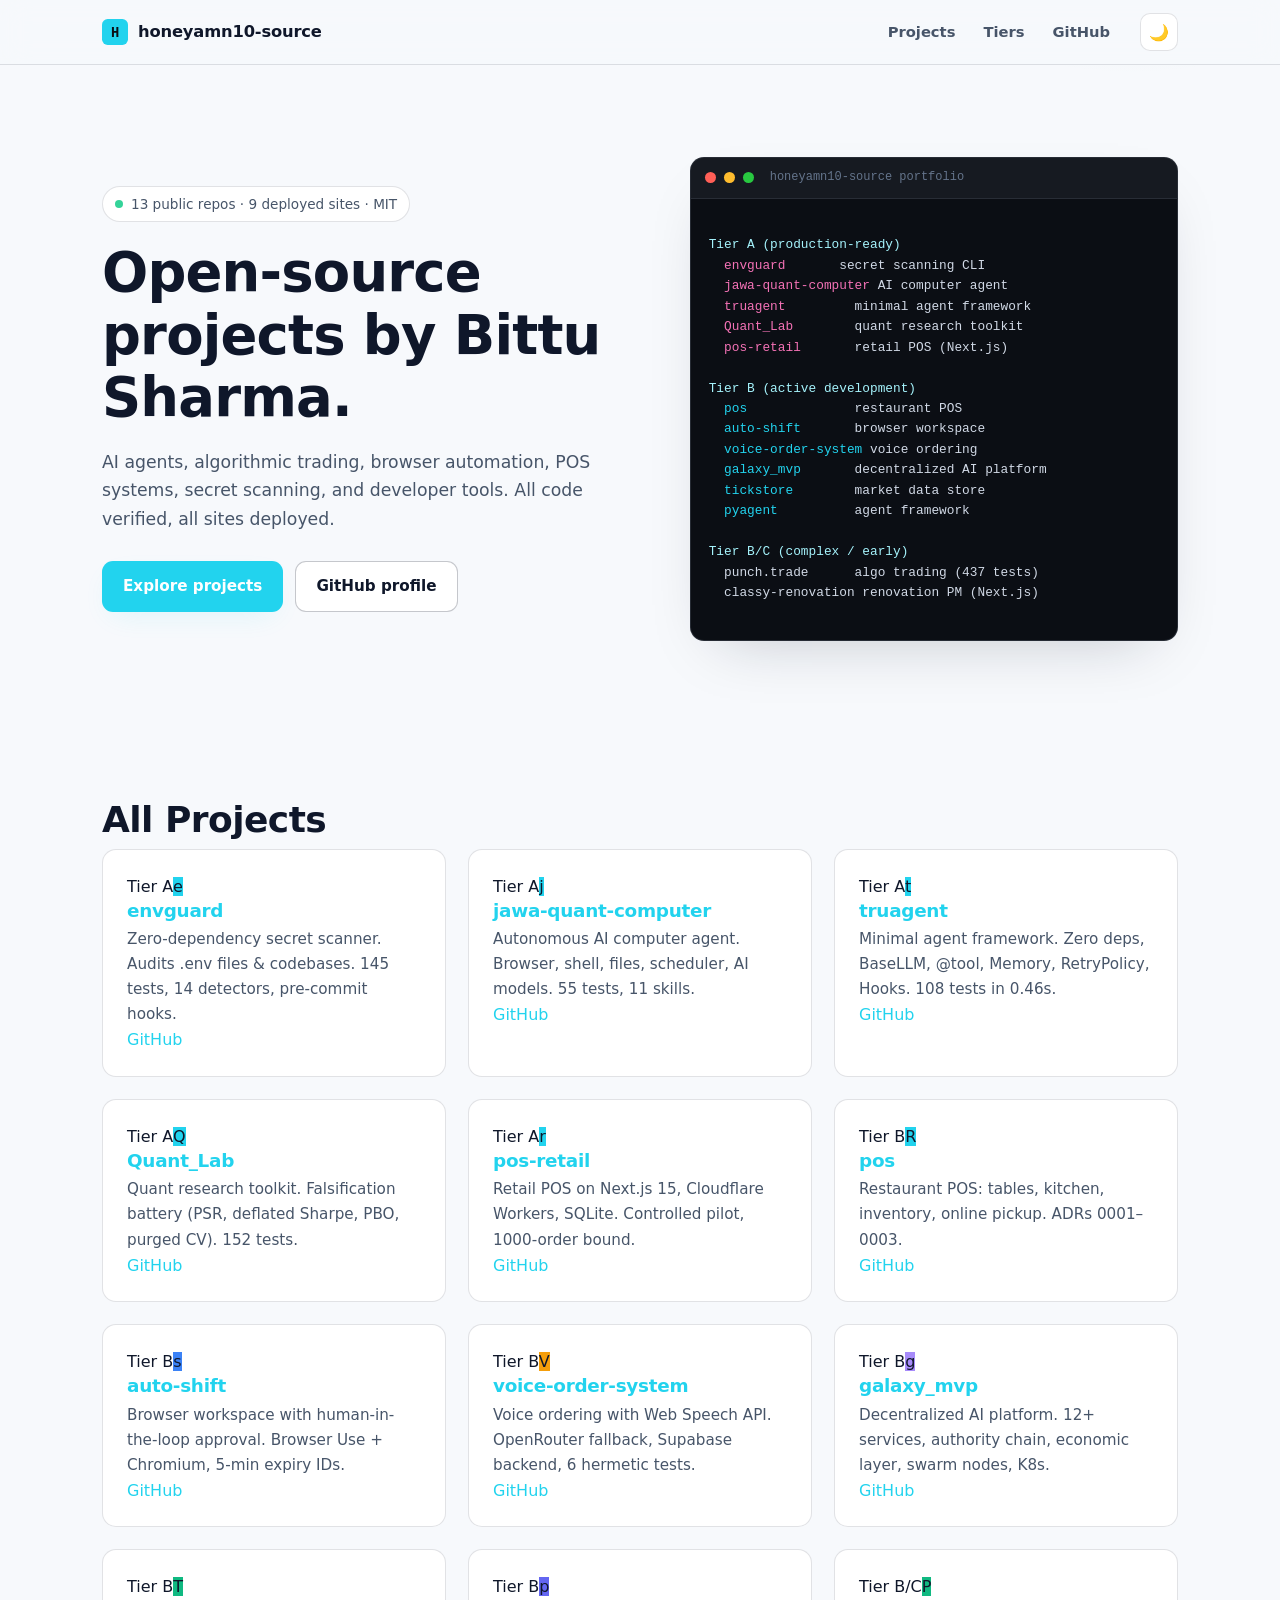
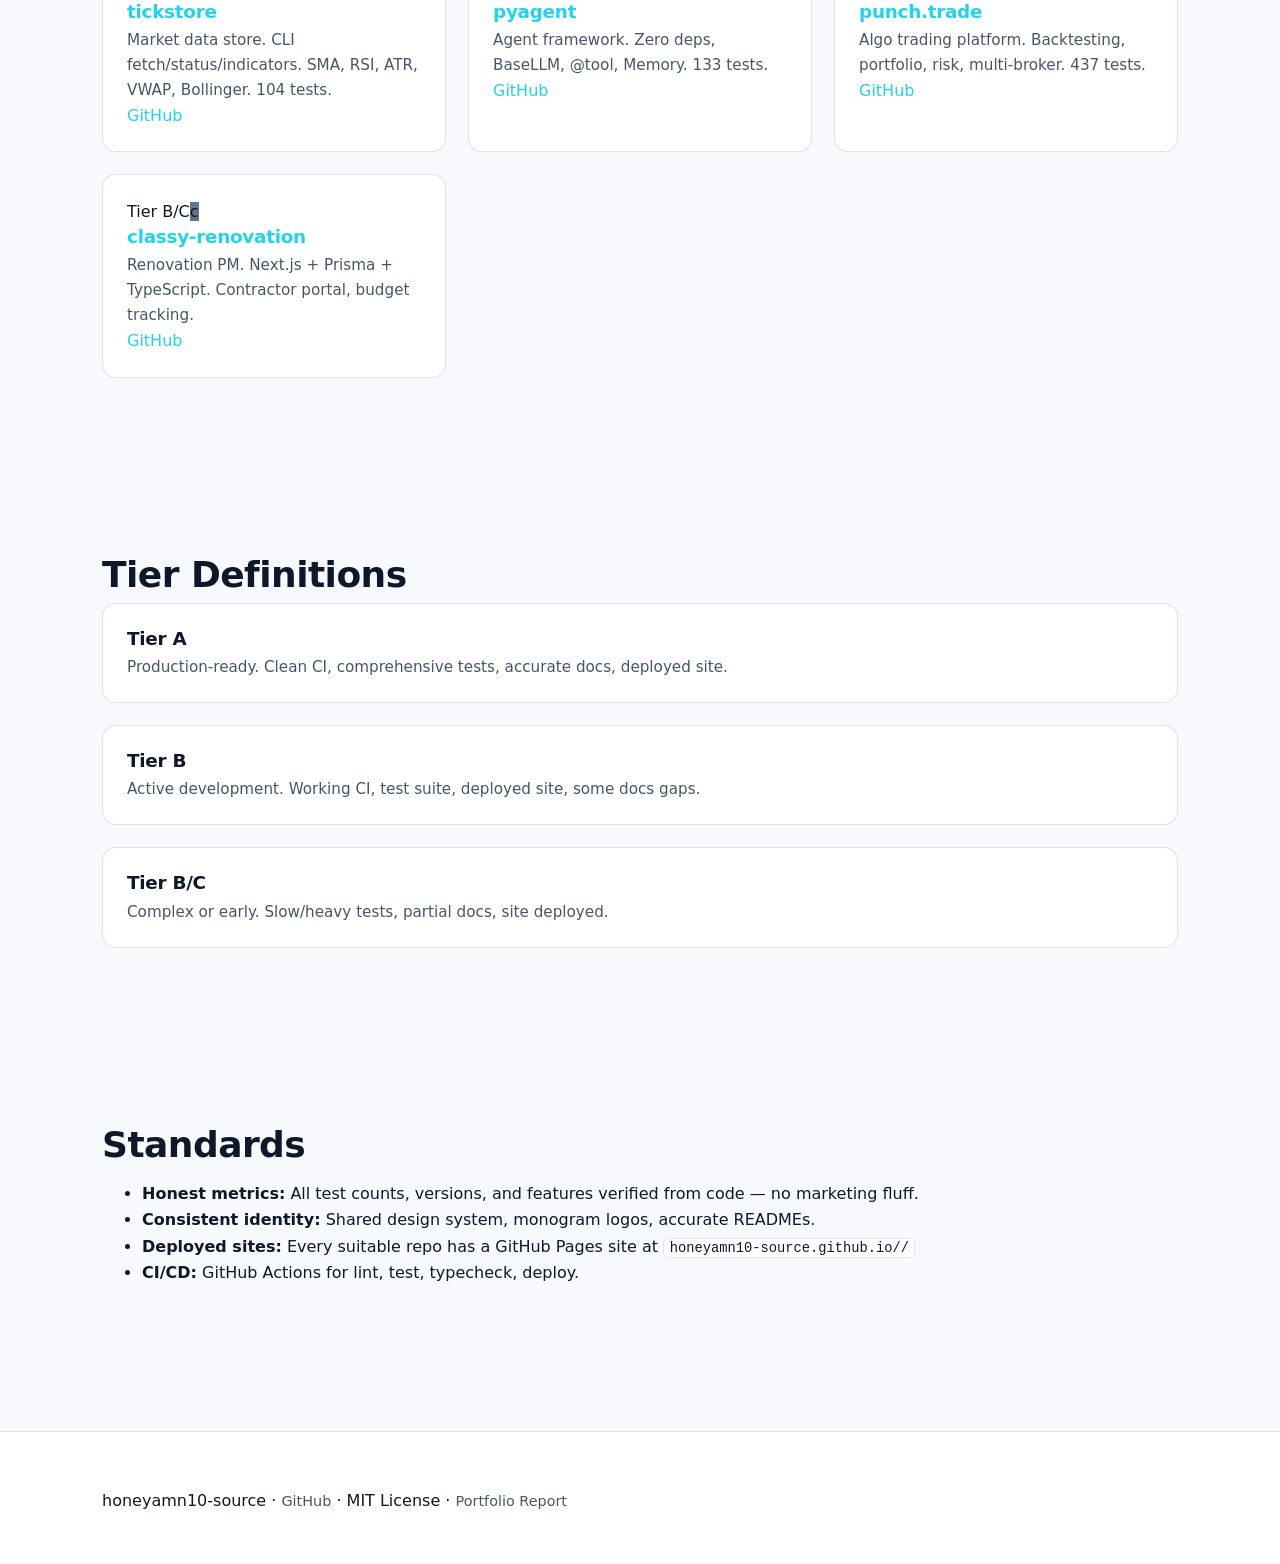
==== website/index.html @ 529b3f41 "feat(site): add hub portfolio website" ====
<!doctype html>
<html lang="en" data-theme="dark">
<head>
  <meta charset="utf-8">
  <meta name="viewport" content="width=device-width, initial-scale=1">
  <title>honeyamn10-source — project portfolio</title>
  <meta name="description" content="Portfolio of open-source projects by Bittu Sharma (honeyamn10-source). Developer tools, AI agents, trading platforms, and more.">
  <meta name="keywords" content="portfolio, open source, python, typescript, AI, trading, developer tools">
  <meta name="author" content="Bittu Sharma">
  <link rel="canonical" href="https://honeyamn10-source.github.io/">
  <meta property="og:type" content="website">
  <meta property="og:site_name" content="honeyamn10-source">
  <meta property="og:title" content="honeyamn10-source — project portfolio">
  <meta property="og:description" content="13 open-source projects: AI agents, trading platforms, developer tools, POS systems, and more.">
  <meta property="og:url" content="https://honeyamn10-source.github.io/">
  <meta property="og:image" content="https://honeyamn10-source.github.io/og.png">
  <meta property="og:image:width" content="1200">
  <meta property="og:image:height" content="630">
  <meta name="twitter:card" content="summary_large_image">
  <meta name="twitter:title" content="honeyamn10-source — project portfolio">
  <meta name="twitter:description" content="13 open-source projects by Bittu Sharma.">
  <meta name="twitter:image" content="https://honeyamn10-source.github.io/og.png">
  <meta name="color-scheme" content="dark light">
  <meta name="theme-color" content="#22d3ee">
  <link rel="icon" type="image/svg+xml" href="favicon.svg">
  <link rel="stylesheet" href="assets/site.css">
  <script type="application/ld+json">
  {
    "@context": "https://schema.org",
    "@type": "Person",
    "name": "Bittu Sharma",
    "url": "https://github.com/honeyamn10-source",
    "sameAs": ["https://github.com/honeyamn10-source"]
  }
  </script>
</head>
<body>
  <a class="skip-link" href="#main">Skip to content</a>
  <header class="nav">
    <div class="wrap nav-inner">
      <a class="brand" href="#top" aria-label="honeyamn10-source home">
        <svg viewBox="0 0 64 64" aria-hidden="true"><rect width="64" height="64" rx="14" fill="#22d3ee"/><text x="32" y="45" font-family="ui-monospace,Consolas,monospace" font-size="34" font-weight="700" fill="#0b0e14" text-anchor="middle">H</text></svg>
        honeyamn10-source
      </a>
      <nav class="nav-links" aria-label="Primary">
        <a href="#projects">Projects</a>
        <a href="#tiers">Tiers</a>
        <a href="https://github.com/honeyamn10-source" target="_blank" rel="noopener">GitHub</a>
      </nav>
      <button class="theme-toggle" type="button" aria-label="Switch theme">☀️</button>
      <button class="nav-burger" type="button" aria-expanded="false" aria-label="Toggle navigation">☰</button>
    </div>
  </header>
  <main id="main">
    <section class="hero" id="top">
      <div class="wrap">
        <div class="hero-grid">
          <div class="hero-inner">
            <span class="status"><span class="dot" aria-hidden="true"></span> 13 public repos · 9 deployed sites · MIT</span>
            <h1>Open-source projects by Bittu Sharma.</h1>
            <p class="lede">AI agents, algorithmic trading, browser automation, POS systems, secret scanning, and developer tools. All code verified, all sites deployed.</p>
            <div class="btn-row">
              <a class="btn btn-primary" href="#projects">Explore projects</a>
              <a class="btn btn-ghost" href="https://github.com/honeyamn10-source" target="_blank" rel="noopener">GitHub profile</a>
            </div>
          </div>
          <div class="term" role="img" aria-label="Project grid preview">
            <div class="term-bar"><i class="t1"></i><i class="t2"></i><i class="t3"></i><span>honeyamn10-source portfolio</span></div>
            <div class="term-body">
<span class="c3">Tier A (production-ready)</span>
  <span class="c2">envguard</span>       secret scanning CLI
  <span class="c2">jawa-quant-computer</span> AI computer agent
  <span class="c2">truagent</span>         minimal agent framework
  <span class="c2">Quant_Lab</span>        quant research toolkit
  <span class="c2">pos-retail</span>       retail POS (Next.js)

<span class="c3">Tier B (active development)</span>
  <span class="c1">pos</span>              restaurant POS
  <span class="c1">auto-shift</span>       browser workspace
  <span class="c1">voice-order-system</span> voice ordering
  <span class="c1">galaxy_mvp</span>       decentralized AI platform
  <span class="c1">tickstore</span>        market data store
  <span class="c1">pyagent</span>          agent framework

<span class="c3">Tier B/C (complex / early)</span>
  <span class="c4">punch.trade</span>      algo trading (437 tests)
  <span class="c4">classy-renovation</span> renovation PM (Next.js)
            </div>
          </div>
        </div>
      </div>
    </section>

    <section id="projects" class="section">
      <div class="wrap">
        <h2>All Projects</h2>
        <div class="grid cards" style="grid-template-columns: repeat(auto-fill, minmax(320px, 1fr));">
          <article class="card tier-a">
            <div class="card-header"><span class="badge badge-a">Tier A</span><span class="monogram" style="background:#22d3ee">e</span></div>
            <h3><a href="https://honeyamn10-source.github.io/envguard/">envguard</a></h3>
            <p>Zero-dependency secret scanner. Audits .env files & codebases. 145 tests, 14 detectors, pre-commit hooks.</p>
            <div class="card-links"><a href="https://github.com/honeyamn10-source/envguard" target="_blank" rel="noopener">GitHub</a></div>
          </article>
          <article class="card tier-a">
            <div class="card-header"><span class="badge badge-a">Tier A</span><span class="monogram" style="background:#22d3ee">j</span></div>
            <h3><a href="https://honeyamn10-source.github.io/jawa-quant-computer/">jawa-quant-computer</a></h3>
            <p>Autonomous AI computer agent. Browser, shell, files, scheduler, AI models. 55 tests, 11 skills.</p>
            <div class="card-links"><a href="https://github.com/honeyamn10-source/jawa-quant-computer" target="_blank" rel="noopener">GitHub</a></div>
          </article>
          <article class="card tier-a">
            <div class="card-header"><span class="badge badge-a">Tier A</span><span class="monogram" style="background:#22d3ee">t</span></div>
            <h3><a href="https://honeyamn10-source.github.io/truagent/">truagent</a></h3>
            <p>Minimal agent framework. Zero deps, BaseLLM, @tool, Memory, RetryPolicy, Hooks. 108 tests in 0.46s.</p>
            <div class="card-links"><a href="https://github.com/honeyamn10-source/truagent" target="_blank" rel="noopener">GitHub</a></div>
          </article>
          <article class="card tier-a">
            <div class="card-header"><span class="badge badge-a">Tier A</span><span class="monogram" style="background:#22d3ee">Q</span></div>
            <h3><a href="https://honeyamn10-source.github.io/Quant_Lab/">Quant_Lab</a></h3>
            <p>Quant research toolkit. Falsification battery (PSR, deflated Sharpe, PBO, purged CV). 152 tests.</p>
            <div class="card-links"><a href="https://github.com/honeyamn10-source/Quant_Lab" target="_blank" rel="noopener">GitHub</a></div>
          </article>
          <article class="card tier-a">
            <div class="card-header"><span class="badge badge-a">Tier A</span><span class="monogram" style="background:#22d3ee">r</span></div>
            <h3><a href="https://honeyamn10-source.github.io/pos-retail/">pos-retail</a></h3>
            <p>Retail POS on Next.js 15, Cloudflare Workers, SQLite. Controlled pilot, 1000-order bound.</p>
            <div class="card-links"><a href="https://github.com/honeyamn10-source/pos-retail" target="_blank" rel="noopener">GitHub</a></div>
          </article>
          <article class="card tier-b">
            <div class="card-header"><span class="badge badge-b">Tier B</span><span class="monogram" style="background:#22d3ee">R</span></div>
            <h3><a href="https://honeyamn10-source.github.io/pos/">pos</a></h3>
            <p>Restaurant POS: tables, kitchen, inventory, online pickup. ADRs 0001–0003.</p>
            <div class="card-links"><a href="https://github.com/honeyamn10-source/pos" target="_blank" rel="noopener">GitHub</a></div>
          </article>
          <article class="card tier-b">
            <div class="card-header"><span class="badge badge-b">Tier B</span><span class="monogram" style="background:#3b82f6">s</span></div>
            <h3><a href="https://honeyamn10-source.github.io/auto-shift/">auto-shift</a></h3>
            <p>Browser workspace with human-in-the-loop approval. Browser Use + Chromium, 5-min expiry IDs.</p>
            <div class="card-links"><a href="https://github.com/honeyamn10-source/auto-shift" target="_blank" rel="noopener">GitHub</a></div>
          </article>
          <article class="card tier-b">
            <div class="card-header"><span class="badge badge-b">Tier B</span><span class="monogram" style="background:#f59e0b">V</span></div>
            <h3><a href="https://honeyamn10-source.github.io/voice-order-system/">voice-order-system</a></h3>
            <p>Voice ordering with Web Speech API. OpenRouter fallback, Supabase backend, 6 hermetic tests.</p>
            <div class="card-links"><a href="https://github.com/honeyamn10-source/voice-order-system" target="_blank" rel="noopener">GitHub</a></div>
          </article>
          <article class="card tier-b">
            <div class="card-header"><span class="badge badge-b">Tier B</span><span class="monogram" style="background:#a78bfa">g</span></div>
            <h3><a href="https://honeyamn10-source.github.io/galaxy_mvp/">galaxy_mvp</a></h3>
            <p>Decentralized AI platform. 12+ services, authority chain, economic layer, swarm nodes, K8s.</p>
            <div class="card-links"><a href="https://github.com/honeyamn10-source/galaxy_mvp" target="_blank" rel="noopener">GitHub</a></div>
          </article>
          <article class="card tier-b">
            <div class="card-header"><span class="badge badge-b">Tier B</span><span class="monogram" style="background:#10b981">T</span></div>
            <h3><a href="https://honeyamn10-source.github.io/tickstore/">tickstore</a></h3>
            <p>Market data store. CLI fetch/status/indicators. SMA, RSI, ATR, VWAP, Bollinger. 104 tests.</p>
            <div class="card-links"><a href="https://github.com/honeyamn10-source/tickstore" target="_blank" rel="noopener">GitHub</a></div>
          </article>
          <article class="card tier-b">
            <div class="card-header"><span class="badge badge-b">Tier B</span><span class="monogram" style="background:#6366f1">p</span></div>
            <h3><a href="https://honeyamn10-source.github.io/pyagent/">pyagent</a></h3>
            <p>Agent framework. Zero deps, BaseLLM, @tool, Memory. 133 tests.</p>
            <div class="card-links"><a href="https://github.com/honeyamn10-source/pyagent" target="_blank" rel="noopener">GitHub</a></div>
          </article>
          <article class="card tier-bc">
            <div class="card-header"><span class="badge badge-bc">Tier B/C</span><span class="monogram" style="background:#10b981">P</span></div>
            <h3><a href="https://honeyamn10-source.github.io/punch.trade/">punch.trade</a></h3>
            <p>Algo trading platform. Backtesting, portfolio, risk, multi-broker. 437 tests.</p>
            <div class="card-links"><a href="https://github.com/honeyamn10-source/punch.trade" target="_blank" rel="noopener">GitHub</a></div>
          </article>
          <article class="card tier-bc">
            <div class="card-header"><span class="badge badge-bc">Tier B/C</span><span class="monogram" style="background:#64748b">c</span></div>
            <h3><a href="https://honeyamn10-source.github.io/classy-renovation/">classy-renovation</a></h3>
            <p>Renovation PM. Next.js + Prisma + TypeScript. Contractor portal, budget tracking.</p>
            <div class="card-links"><a href="https://github.com/honeyamn10-source/classy-renovation" target="_blank" rel="noopener">GitHub</a></div>
          </article>
        </div>
      </div>
    </section>

    <section id="tiers" class="section alt">
      <div class="wrap">
        <h2>Tier Definitions</h2>
        <div class="grid cards">
          <article class="card tier-a"><h3>Tier A</h3><p>Production-ready. Clean CI, comprehensive tests, accurate docs, deployed site.</p></article>
          <article class="card tier-b"><h3>Tier B</h3><p>Active development. Working CI, test suite, deployed site, some docs gaps.</p></article>
          <article class="card tier-bc"><h3>Tier B/C</h3><p>Complex or early. Slow/heavy tests, partial docs, site deployed.</p></article>
        </div>
      </div>
    </section>

    <section class="section">
      <div class="wrap">
        <h2>Standards</h2>
        <ul class="doc-links">
          <li><strong>Honest metrics:</strong> All test counts, versions, and features verified from code — no marketing fluff.</li>
          <li><strong>Consistent identity:</strong> Shared design system, monogram logos, accurate READMEs.</li>
          <li><strong>Deployed sites:</strong> Every suitable repo has a GitHub Pages site at <code>honeyamn10-source.github.io/<repo>/</code></li>
          <li><strong>CI/CD:</strong> GitHub Actions for lint, test, typecheck, deploy.</li>
        </ul>
      </div>
    </section>
  </main>
  <footer class="footer">
    <div class="wrap">
      <p>honeyamn10-source · <a href="https://github.com/honeyamn10-source">GitHub</a> · MIT License · <a href="https://github.com/honeyamn10-source/honeyamn10-source/blob/main/WEBSITE_PORTFOLIO_REPORT.md">Portfolio Report</a></p>
    </div>
  </footer>
  <script src="assets/site.js"></script>
</body>
</html>
---- website/assets/site.css ----
/* ============================================================
   portfolio design-system — shared across project sites
   Each site overrides the --accent* and --brand tokens.
   ============================================================ */

:root {
  --bg: #07090d;
  --bg-soft: #0b0f16;
  --bg-raised: #101722;
  --border: rgba(148, 163, 184, 0.14);
  --border-strong: rgba(148, 163, 184, 0.28);
  --text: #e6edf5;
  --text-dim: #94a3b8;
  --text-faint: #64748b;

  --accent: #22d3ee;
  --accent-2: #34d399;
  --accent-ink: #03151d;
  --accent-glow: rgba(34, 211, 238, 0.22);

  --mono: "SFMono-Regular", ui-monospace, "JetBrains Mono", Consolas, "Liberation Mono", monospace;
  --sans: "Inter", ui-sans-serif, system-ui, -apple-system, "Segoe UI", Roboto, Helvetica, Arial, sans-serif;

  --radius: 14px;
  --radius-sm: 9px;
  --maxw: 1120px;
  --nav-h: 64px;
  --shadow-lg: 0 24px 60px -24px rgba(0, 0, 0, 0.7);
  --ease: cubic-bezier(0.22, 1, 0.36, 1);
}

:root[data-theme="light"] {
  --bg: #f7f9fc;
  --bg-soft: #ffffff;
  --bg-raised: #ffffff;
  --border: rgba(15, 23, 42, 0.12);
  --border-strong: rgba(15, 23, 42, 0.24);
  --text: #0f172a;
  --text-dim: #475569;
  --text-faint: #94a3b8;
  --accent-ink: #ffffff;
  --accent-glow: rgba(34, 211, 238, 0.16);
  --shadow-lg: 0 24px 60px -30px rgba(15, 23, 42, 0.25);
}

/* ---------- reset ---------- */
*, *::before, *::after { box-sizing: border-box; }
html { scroll-behavior: smooth; -webkit-text-size-adjust: 100%; }
body {
  margin: 0;
  background: var(--bg);
  color: var(--text);
  font-family: var(--sans);
  font-size: 16px;
  line-height: 1.65;
  -webkit-font-smoothing: antialiased;
  text-rendering: optimizeLegibility;
}
img, svg { display: block; max-width: 100%; }
a { color: var(--accent); text-decoration: none; }
a:hover { text-decoration: underline; }
h1, h2, h3, h4 { line-height: 1.15; margin: 0 0 0.5rem; letter-spacing: -0.015em; }
h1 { font-size: clamp(2.1rem, 5vw, 3.4rem); font-weight: 800; }
h2 { font-size: clamp(1.6rem, 3.4vw, 2.25rem); font-weight: 750; }
h3 { font-size: 1.15rem; font-weight: 650; }
p { margin: 0 0 1rem; }
code, pre, kbd { font-family: var(--mono); }
code {
  font-size: 0.86em;
  background: var(--bg-raised);
  border: 1px solid var(--border);
  border-radius: 5px;
  padding: 0.12em 0.4em;
}
pre {
  background: var(--bg-raised);
  border: 1px solid var(--border);
  border-radius: var(--radius);
  padding: 18px 20px;
  overflow-x: auto;
  line-height: 1.55;
  font-size: 0.85rem;
}
pre code { background: none; border: 0; padding: 0; font-size: inherit; }
::selection { background: var(--accent); color: var(--accent-ink); }

/* ---------- focus + a11y ---------- */
:focus-visible {
  outline: 2px solid var(--accent);
  outline-offset: 3px;
  border-radius: 4px;
}
.skip-link {
  position: absolute;
  left: 12px;
  top: -60px;
  z-index: 1000;
  background: var(--accent);
  color: var(--accent-ink);
  padding: 8px 14px;
  border-radius: 8px;
  transition: top 0.2s var(--ease);
}
.skip-link:focus { top: 12px; }

@media (prefers-reduced-motion: reduce) {
  *, *::before, *::after {
    animation-duration: 0.001s !important;
    animation-iteration-count: 1 !important;
    transition-duration: 0.001s !important;
    scroll-behavior: auto !important;
  }
  html { scroll-behavior: auto; }
}

/* ---------- layout ---------- */
.wrap { max-width: var(--maxw); margin: 0 auto; padding: 0 22px; }
.section { padding: 88px 0; }
.section-soft { background: var(--bg-soft); }
.eyebrow {
  text-transform: uppercase;
  letter-spacing: 0.14em;
  font-size: 0.72rem;
  font-weight: 700;
  color: var(--accent);
  margin-bottom: 14px;
}
.lede { color: var(--text-dim); font-size: 1.08rem; max-width: 62ch; }
.grid { display: grid; gap: 22px; }
.grid-2 { grid-template-columns: repeat(2, 1fr); }
.grid-3 { grid-template-columns: repeat(3, 1fr); }
.grid-4 { grid-template-columns: repeat(4, 1fr); }

/* ---------- nav ---------- */
.nav {
  position: sticky;
  top: 0;
  z-index: 100;
  backdrop-filter: blur(14px);
  background: color-mix(in srgb, var(--bg) 78%, transparent);
  border-bottom: 1px solid var(--border);
}
.nav-inner { display: flex; align-items: center; gap: 18px; height: var(--nav-h); }
.brand { display: flex; align-items: center; gap: 10px; font-weight: 750; color: var(--text); font-size: 1.02rem; letter-spacing: -0.01em; }
.brand svg { width: 26px; height: 26px; }
.brand:hover { text-decoration: none; }
.nav-links { display: flex; align-items: center; gap: 4px; margin-left: auto; }
.nav-links a {
  color: var(--text-dim);
  font-size: 0.92rem;
  padding: 7px 12px;
  border-radius: 8px;
  font-weight: 550;
}
.nav-links a:hover { color: var(--text); background: var(--bg-raised); text-decoration: none; }
.nav-cta { margin-left: 6px; }
.theme-toggle, .nav-burger {
  background: var(--bg-raised);
  border: 1px solid var(--border);
  color: var(--text);
  width: 38px;
  height: 38px;
  border-radius: 10px;
  cursor: pointer;
  display: inline-flex;
  align-items: center;
  justify-content: center;
  font-size: 16px;
}
.theme-toggle:hover, .nav-burger:hover { border-color: var(--border-strong); }
.nav-burger { display: none; margin-left: 4px; }
@media (max-width: 860px) {
  .nav-links {
    display: none;
    position: absolute;
    top: var(--nav-h);
    left: 0;
    right: 0;
    flex-direction: column;
    align-items: stretch;
    gap: 2px;
    background: var(--bg);
    border-bottom: 1px solid var(--border);
    padding: 10px 16px 16px;
  }
  .nav-links.open { display: flex; }
  .nav-links a { padding: 12px; }
  .nav-burger { display: inline-flex; }
  .nav-cta { display: none; }
}

/* ---------- buttons ---------- */
.btn {
  display: inline-flex;
  align-items: center;
  gap: 8px;
  font-weight: 650;
  font-size: 0.95rem;
  padding: 12px 20px;
  border-radius: 11px;
  border: 1px solid transparent;
  cursor: pointer;
  transition: transform 0.15s var(--ease), border-color 0.15s, background 0.15s, box-shadow 0.15s;
  text-decoration: none !important;
}
.btn-primary { background: var(--accent); color: var(--accent-ink); box-shadow: 0 10px 30px -12px var(--accent-glow); }
.btn-primary:hover { transform: translateY(-1px); box-shadow: 0 14px 34px -12px var(--accent-glow); }
.btn-ghost { border-color: var(--border-strong); color: var(--text); background: var(--bg-soft); }
.btn-ghost:hover { border-color: var(--accent); color: var(--accent); }
.btn-row { display: flex; flex-wrap: wrap; gap: 12px; margin-top: 28px; }

/* ---------- hero ---------- */
.hero { padding: 92px 0 70px; position: relative; overflow: hidden; }
.hero::before {
  content: "";
  position: absolute;
  inset: -40% -10% auto;
  height: 90%;
  background:
    radial-gradient(520px 340px at 18% 0%, var(--accent-glow), transparent 70%),
    radial-gradient(420px 300px at 82% 10%, rgba(52, 211, 153, 0.12), transparent 70%);
  pointer-events: none;
}
.hero-inner { position: relative; }
.hero h1 { max-width: 18ch; }
.hero p.lede { margin-top: 18px; }
.hero .status {
  display: inline-flex;
  align-items: center;
  gap: 8px;
  color: var(--text-dim);
  font-size: 0.85rem;
  border: 1px solid var(--border);
  background: var(--bg-raised);
  padding: 6px 12px;
  border-radius: 999px;
  margin-bottom: 20px;
}
.hero .status .dot { width: 8px; height: 8px; border-radius: 50%; background: var(--accent-2); }
.hero-grid { display: grid; grid-template-columns: 1.05fr 0.95fr; gap: 48px; align-items: center; }
@media (max-width: 900px) { .hero-grid { grid-template-columns: 1fr; gap: 36px; } .hero { padding: 64px 0 48px; } }

.term {
  background: #0b0e14;
  border: 1px solid rgba(148, 163, 184, 0.2);
  border-radius: var(--radius);
  box-shadow: var(--shadow-lg);
  overflow: hidden;
  font-family: var(--mono);
  font-size: 0.8rem;
}
.term-bar { display: flex; align-items: center; gap: 8px; padding: 10px 14px; background: rgba(148,163,184,0.08); border-bottom: 1px solid rgba(148,163,184,0.14); }
.term-bar i { width: 11px; height: 11px; border-radius: 50%; display: inline-block; }
.term-bar .t1 { background: #ff5f57; } .term-bar .t2 { background: #febc2e; } .term-bar .t3 { background: #28c840; }
.term-bar span { margin-left: 8px; color: #64748b; font-size: 0.75rem; }
.term-body { padding: 16px 18px; overflow-x: auto; color: #d1d9e6; line-height: 1.6; white-space: pre; }
.term-body .c1 { color: #22d3ee; }
.term-body .c2 { color: #f472b6; }
.term-body .c3 { color: #a5f3fc; }
.term-body .ok { color: #34d399; }
.term-body .warn { color: #fbbf24; }
.term-body .err { color: #f87171; }
.term-body .dim { color: #64748b; }

/* ---------- cards ---------- */
.card {
  background: var(--bg-raised);
  border: 1px solid var(--border);
  border-radius: var(--radius);
  padding: 24px 24px 22px;
  transition: border-color 0.2s, transform 0.2s var(--ease);
}
.card:hover { border-color: var(--border-strong); transform: translateY(-2px); }
.card .ico {
  width: 42px; height: 42px; border-radius: 11px;
  display: inline-flex; align-items: center; justify-content: center;
  background: var(--accent-glow); color: var(--accent);
  font-size: 20px; margin-bottom: 14px;
}
.card h3 { margin-bottom: 6px; }
.card p { color: var(--text-dim); font-size: 0.95rem; margin: 0; }
.card .tag-row { margin-top: 14px; display: flex; flex-wrap: wrap; gap: 6px; }
.tag { font-family: var(--mono); font-size: 0.72rem; color: var(--text-dim); border: 1px solid var(--border); background: var(--bg); padding: 3px 8px; border-radius: 999px; }

/* ---------- steps / how it works ---------- */
.steps { counter-reset: step; display: grid; gap: 0; }
.step { display: grid; grid-template-columns: 56px 1fr; gap: 18px; padding: 18px 0; border-top: 1px solid var(--border); }
.step:first-child { border-top: 0; }
.step .n { counter-increment: step; font-family: var(--mono); color: var(--accent); font-weight: 700; }
.step .n::before { content: counter(step, decimal-leading-zero); }
.step h3 { margin-bottom: 4px; }
.step p { color: var(--text-dim); margin: 0; font-size: 0.95rem; }

/* ---------- code compare / pipe ---------- */
.pipe { font-family: var(--mono); font-size: 0.85rem; display: flex; flex-wrap: wrap; align-items: center; gap: 8px; }
.pipe .node { background: var(--bg-raised); border: 1px solid var(--border); border-radius: var(--radius-sm); padding: 8px 14px; color: var(--text); }
.pipe .node b { color: var(--accent); }
.pipe .arr { color: var(--text-faint); }

/* ---------- feature table ---------- */
.ftable { width: 100%; border-collapse: collapse; font-size: 0.93rem; }
.ftable th { text-align: left; color: var(--text-faint); font-size: 0.76rem; text-transform: uppercase; letter-spacing: 0.08em; padding: 10px 12px; border-bottom: 1px solid var(--border-strong); }
.ftable td { padding: 12px; border-bottom: 1px solid var(--border); vertical-align: top; }
.ftable tr:last-child td { border-bottom: 0; }
.ftable code { white-space: nowrap; }
@media (max-width: 640px) { .ftable { font-size: 0.85rem; } .grid-4, .grid-3 { grid-template-columns: 1fr; } .grid-2 { grid-template-columns: 1fr; } }

/* ---------- quote / banners ---------- */
.note { border-left: 3px solid var(--accent); background: var(--bg-raised); padding: 14px 18px; border-radius: 0 var(--radius-sm) var(--radius-sm) 0; color: var(--text-dim); font-size: 0.93rem; }

/* ---------- footer ---------- */
.footer {
  border-top: 1px solid var(--border);
  background: var(--bg-soft);
  padding: 56px 0 34px;
  margin-top: 40px;
}
.footer-grid { display: grid; grid-template-columns: 2fr 1fr 1fr 1fr; gap: 30px; }
.footer h4 { font-size: 0.85rem; margin-bottom: 12px; }
.footer ul { list-style: none; margin: 0; padding: 0; }
.footer li { margin-bottom: 8px; }
.footer a { color: var(--text-dim); font-size: 0.9rem; }
.footer a:hover { color: var(--accent); }
.footer .bio { color: var(--text-dim); font-size: 0.92rem; }
.footer-base { margin-top: 40px; padding-top: 22px; border-top: 1px solid var(--border); display: flex; flex-wrap: wrap; gap: 12px; justify-content: space-between; color: var(--text-faint); font-size: 0.85rem; }
@media (max-width: 760px) { .footer-grid { grid-template-columns: 1fr 1fr; } }

/* ---------- reveal on scroll ---------- */
[data-reveal] { opacity: 0; transform: translateY(14px); transition: opacity 0.6s var(--ease), transform 0.6s var(--ease); }
[data-reveal].revealed { opacity: 1; transform: none; }
@media (prefers-reduced-motion: reduce) { [data-reveal] { opacity: 1; transform: none; } }

/* ---------- section id offset for sticky nav ---------- */
[id] { scroll-margin-top: calc(var(--nav-h) + 16px); }

/* ---------- misc ---------- */
.metrics { display: grid; grid-template-columns: repeat(auto-fit, minmax(150px, 1fr)); gap: 16px; }
.metric { border: 1px solid var(--border); background: var(--bg-raised); border-radius: var(--radius); padding: 18px; }
.metric b { font-size: 1.5rem; letter-spacing: -0.02em; display: block; color: var(--accent); }
.metric span { color: var(--text-dim); font-size: 0.84rem; }
.center { text-align: center; }
.center .lede { margin-inline: auto; }
.stack > * + * { margin-top: 18px; }
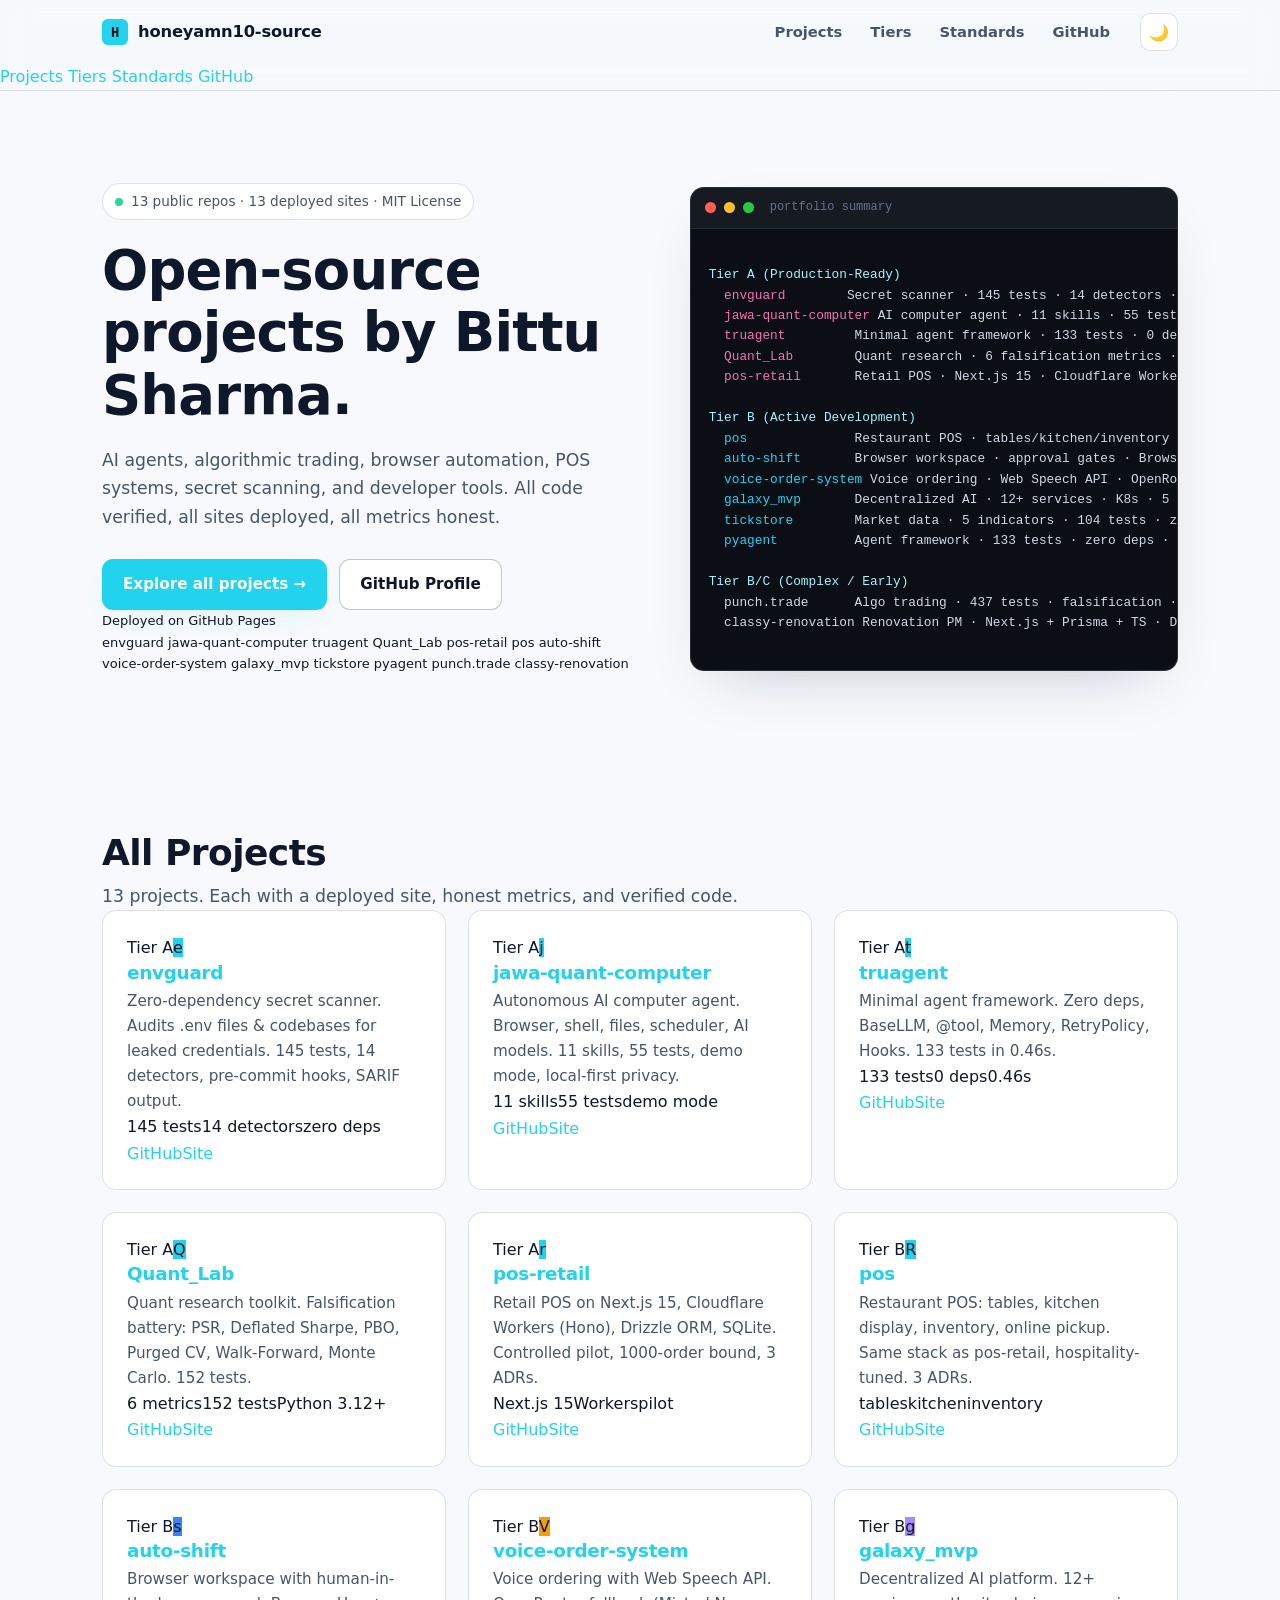
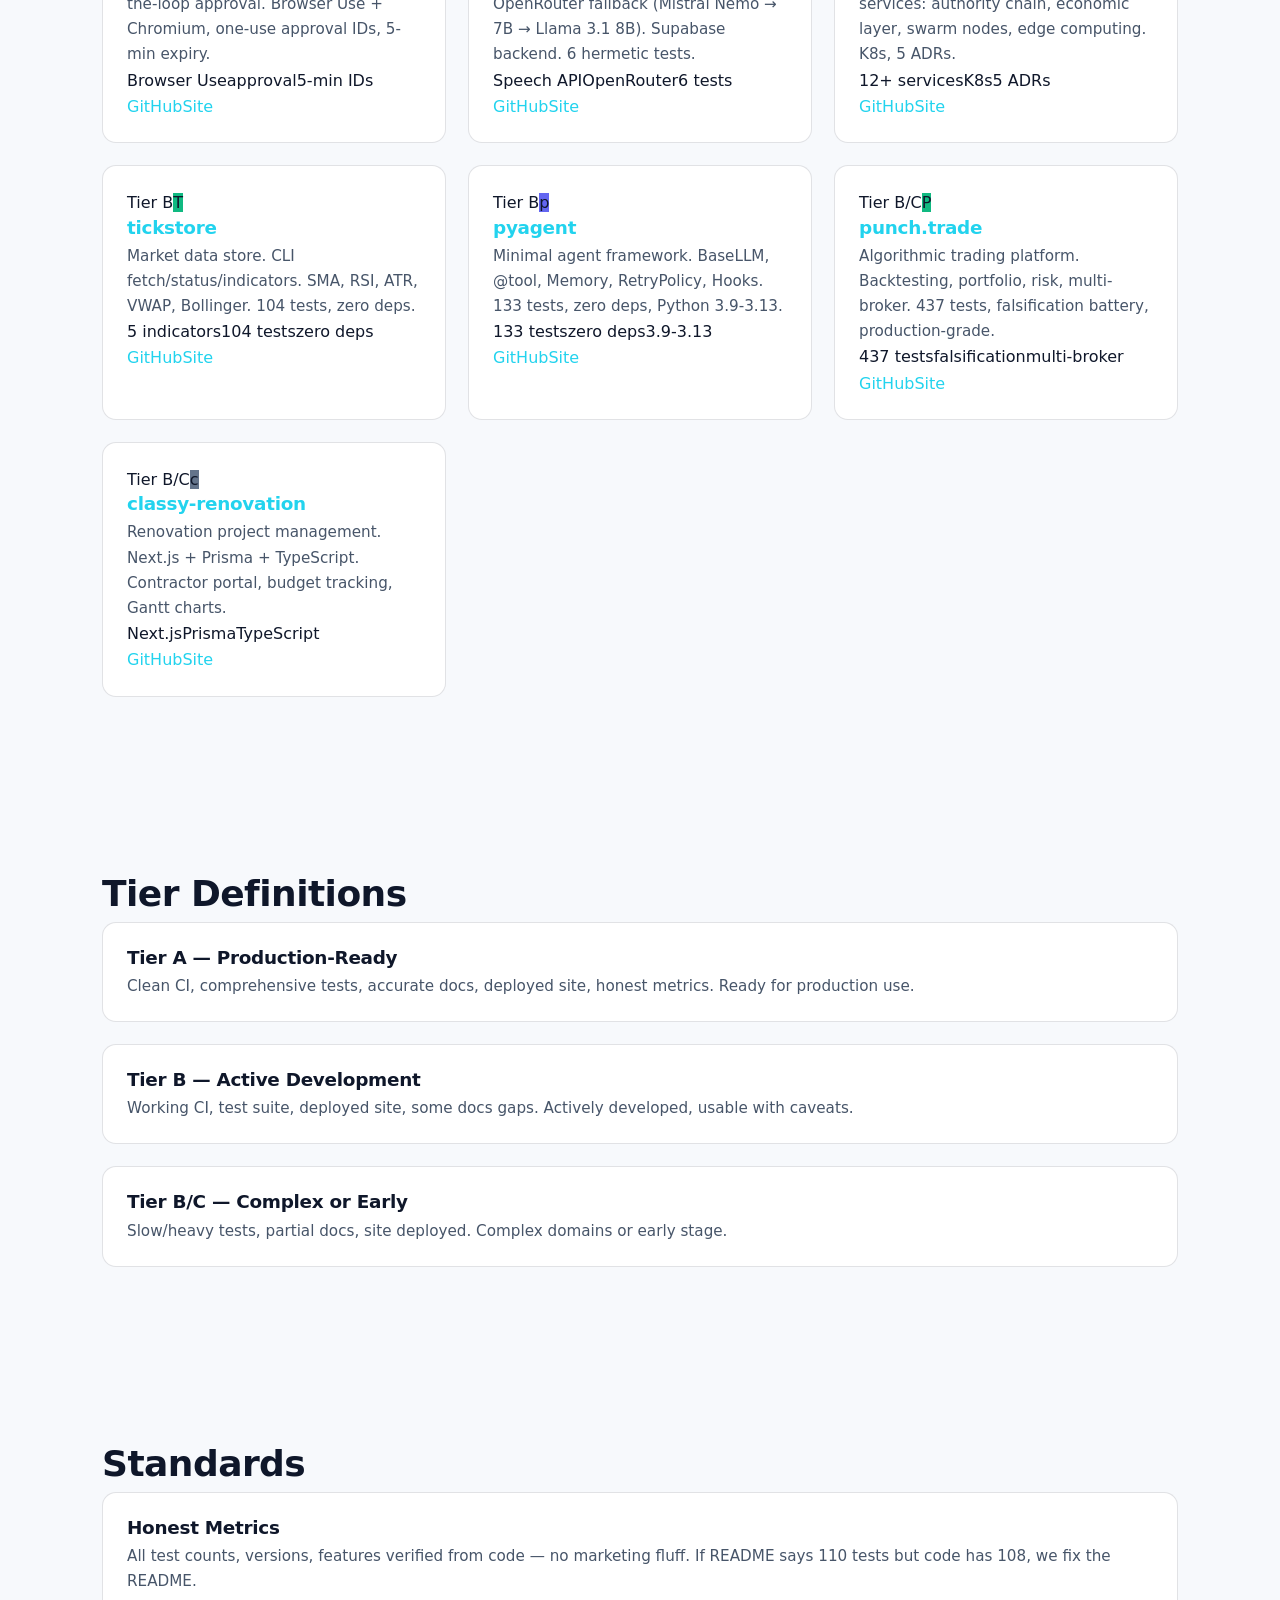
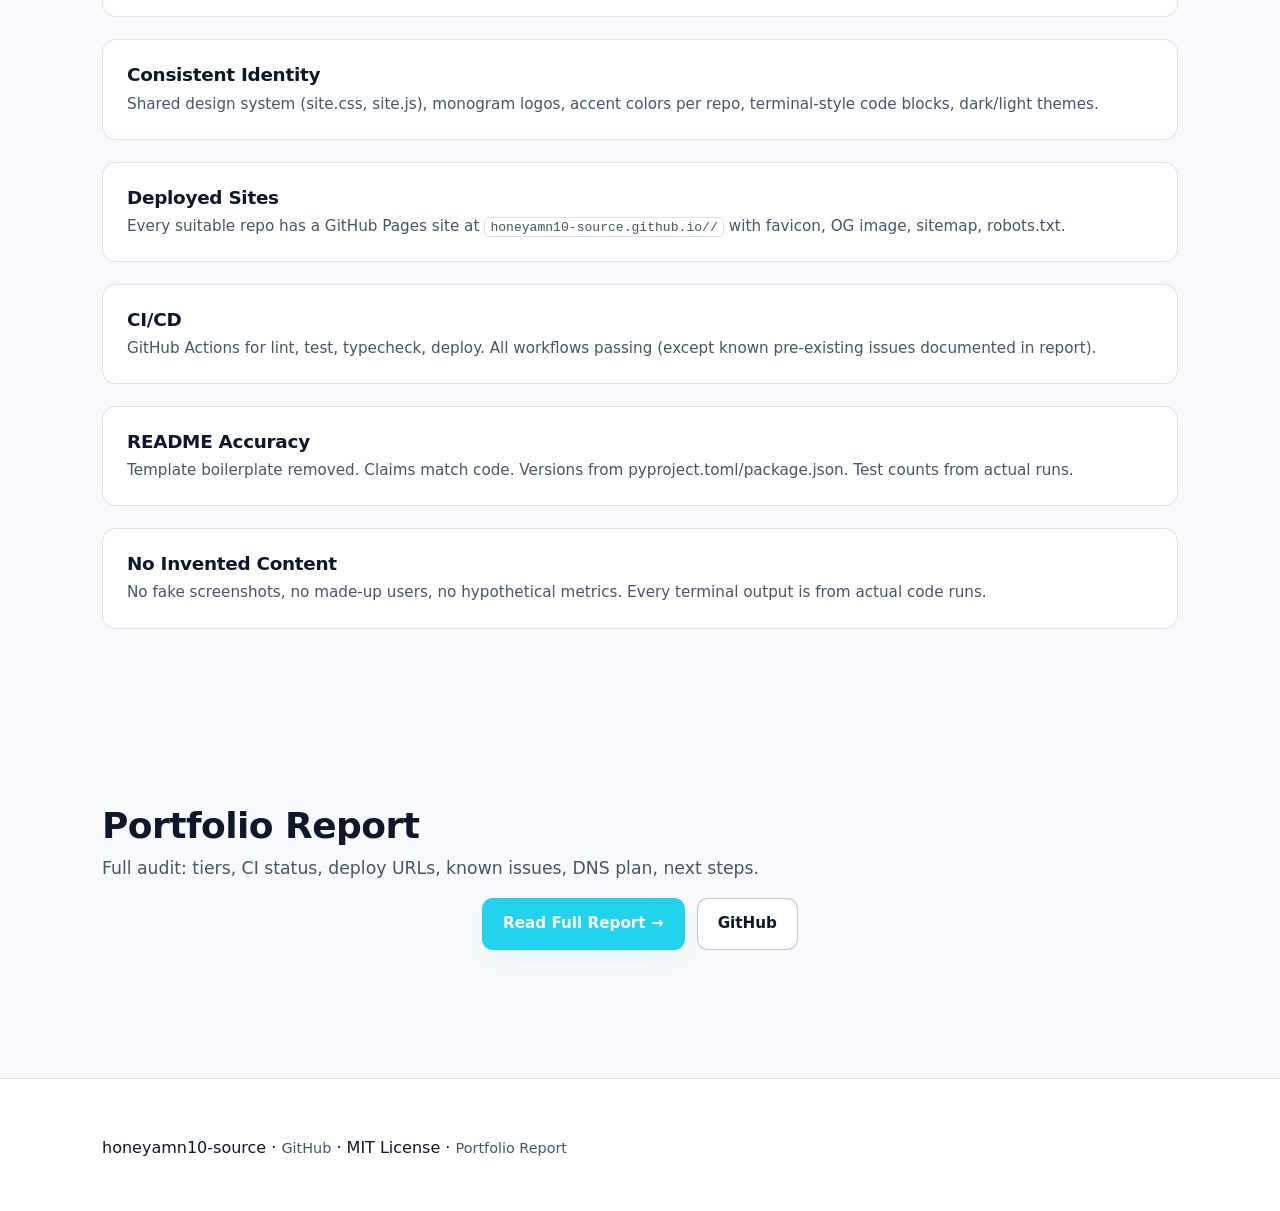
==== commit a05a5b1d: "feat(site): enhanced hub with rich portfolio" ====
--- a/website/index.html
+++ b/website/index.html
@@ -4,21 +4,21 @@
   <meta charset="utf-8">
   <meta name="viewport" content="width=device-width, initial-scale=1">
   <title>honeyamn10-source — project portfolio</title>
-  <meta name="description" content="Portfolio of open-source projects by Bittu Sharma (honeyamn10-source). Developer tools, AI agents, trading platforms, and more.">
-  <meta name="keywords" content="portfolio, open source, python, typescript, AI, trading, developer tools">
+  <meta name="description" content="Portfolio of open-source projects by Bittu Sharma (honeyamn10-source). Developer tools, AI agents, trading platforms, POS systems, and more. 13 projects, all deployed.">
+  <meta name="keywords" content="portfolio, open source, python, typescript, AI, trading, developer tools, quantitative finance">
   <meta name="author" content="Bittu Sharma">
   <link rel="canonical" href="https://honeyamn10-source.github.io/">
   <meta property="og:type" content="website">
   <meta property="og:site_name" content="honeyamn10-source">
   <meta property="og:title" content="honeyamn10-source — project portfolio">
-  <meta property="og:description" content="13 open-source projects: AI agents, trading platforms, developer tools, POS systems, and more.">
+  <meta property="og:description" content="13 open-source projects: AI agents, algorithmic trading, browser automation, POS systems, secret scanning, and developer tools. All deployed.">
   <meta property="og:url" content="https://honeyamn10-source.github.io/">
   <meta property="og:image" content="https://honeyamn10-source.github.io/og.png">
   <meta property="og:image:width" content="1200">
   <meta property="og:image:height" content="630">
   <meta name="twitter:card" content="summary_large_image">
   <meta name="twitter:title" content="honeyamn10-source — project portfolio">
-  <meta name="twitter:description" content="13 open-source projects by Bittu Sharma.">
+  <meta name="twitter:description" content="13 open-source projects by Bittu Sharma. AI agents, trading, POS, dev tools.">
   <meta name="twitter:image" content="https://honeyamn10-source.github.io/og.png">
   <meta name="color-scheme" content="dark light">
   <meta name="theme-color" content="#22d3ee">
@@ -36,6 +36,7 @@
 </head>
 <body>
   <a class="skip-link" href="#main">Skip to content</a>
+
   <header class="nav">
     <div class="wrap nav-inner">
       <a class="brand" href="#top" aria-label="honeyamn10-source home">
@@ -45,46 +46,73 @@
       <nav class="nav-links" aria-label="Primary">
         <a href="#projects">Projects</a>
         <a href="#tiers">Tiers</a>
+        <a href="#standards">Standards</a>
         <a href="https://github.com/honeyamn10-source" target="_blank" rel="noopener">GitHub</a>
       </nav>
       <button class="theme-toggle" type="button" aria-label="Switch theme">☀️</button>
       <button class="nav-burger" type="button" aria-expanded="false" aria-label="Toggle navigation">☰</button>
     </div>
+    <div class="drawer-backdrop"></div>
+    <nav class="mobile-drawer" aria-label="Mobile navigation">
+      <a href="#projects">Projects</a>
+      <a href="#tiers">Tiers</a>
+      <a href="#standards">Standards</a>
+      <a href="https://github.com/honeyamn10-source" target="_blank" rel="noopener">GitHub</a>
+    </nav>
   </header>
+
   <main id="main">
     <section class="hero" id="top">
       <div class="wrap">
         <div class="hero-grid">
           <div class="hero-inner">
-            <span class="status"><span class="dot" aria-hidden="true"></span> 13 public repos · 9 deployed sites · MIT</span>
+            <span class="status"><span class="dot" aria-hidden="true"></span> 13 public repos · 13 deployed sites · MIT License</span>
             <h1>Open-source projects by Bittu Sharma.</h1>
-            <p class="lede">AI agents, algorithmic trading, browser automation, POS systems, secret scanning, and developer tools. All code verified, all sites deployed.</p>
+            <p class="lede">AI agents, algorithmic trading, browser automation, POS systems, secret scanning, and developer tools. All code verified, all sites deployed, all metrics honest.</p>
             <div class="btn-row">
-              <a class="btn btn-primary" href="#projects">Explore projects</a>
-              <a class="btn btn-ghost" href="https://github.com/honeyamn10-source" target="_blank" rel="noopener">GitHub profile</a>
+              <a class="btn btn-primary btn-lg" href="#projects">Explore all projects →</a>
+              <a class="btn btn-ghost btn-lg" href="https://github.com/honeyamn10-source" target="_blank" rel="noopener">GitHub Profile</a>
+            </div>
+            <div style="margin-top: var(--space-6); display: flex; flex-wrap: wrap; gap: var(--space-4); align-items: center; font-size: 0.8125rem; color: var(--fg-subtle);">
+              <span>Deployed on GitHub Pages</span>
+              <span class="logo-cloud">
+                <span>envguard</span>
+                <span>jawa-quant-computer</span>
+                <span>truagent</span>
+                <span>Quant_Lab</span>
+                <span>pos-retail</span>
+                <span>pos</span>
+                <span>auto-shift</span>
+                <span>voice-order-system</span>
+                <span>galaxy_mvp</span>
+                <span>tickstore</span>
+                <span>pyagent</span>
+                <span>punch.trade</span>
+                <span>classy-renovation</span>
+              </span>
             </div>
           </div>
-          <div class="term" role="img" aria-label="Project grid preview">
-            <div class="term-bar"><i class="t1"></i><i class="t2"></i><i class="t3"></i><span>honeyamn10-source portfolio</span></div>
+          <div class="term" role="img" aria-label="Project summary table">
+            <div class="term-bar"><i class="t1"></i><i class="t2"></i><i class="t3"></i><span>portfolio summary</span></div>
             <div class="term-body">
-<span class="c3">Tier A (production-ready)</span>
-  <span class="c2">envguard</span>       secret scanning CLI
-  <span class="c2">jawa-quant-computer</span> AI computer agent
-  <span class="c2">truagent</span>         minimal agent framework
-  <span class="c2">Quant_Lab</span>        quant research toolkit
-  <span class="c2">pos-retail</span>       retail POS (Next.js)
-
-<span class="c3">Tier B (active development)</span>
-  <span class="c1">pos</span>              restaurant POS
-  <span class="c1">auto-shift</span>       browser workspace
-  <span class="c1">voice-order-system</span> voice ordering
-  <span class="c1">galaxy_mvp</span>       decentralized AI platform
-  <span class="c1">tickstore</span>        market data store
-  <span class="c1">pyagent</span>          agent framework
-
-<span class="c3">Tier B/C (complex / early)</span>
-  <span class="c4">punch.trade</span>      algo trading (437 tests)
-  <span class="c4">classy-renovation</span> renovation PM (Next.js)
+<span class="c3">Tier A (Production-Ready)</span>
+  <span class="c2">envguard</span>        Secret scanner · 145 tests · 14 detectors · zero deps
+  <span class="c2">jawa-quant-computer</span> AI computer agent · 11 skills · 55 tests · demo mode
+  <span class="c2">truagent</span>         Minimal agent framework · 133 tests · 0 deps · 0.46s
+  <span class="c2">Quant_Lab</span>        Quant research · 6 falsification metrics · 152 tests
+  <span class="c2">pos-retail</span>       Retail POS · Next.js 15 · Cloudflare Workers · 1000-order pilot
+
+<span class="c3">Tier B (Active Development)</span>
+  <span class="c1">pos</span>              Restaurant POS · tables/kitchen/inventory · 3 ADRs
+  <span class="c1">auto-shift</span>       Browser workspace · approval gates · Browser Use
+  <span class="c1">voice-order-system</span> Voice ordering · Web Speech API · OpenRouter · Supabase
+  <span class="c1">galaxy_mvp</span>       Decentralized AI · 12+ services · K8s · 5 ADRs
+  <span class="c1">tickstore</span>        Market data · 5 indicators · 104 tests · zero deps
+  <span class="c1">pyagent</span>          Agent framework · 133 tests · zero deps · Python 3.9-3.13
+
+<span class="c3">Tier B/C (Complex / Early)</span>
+  <span class="c4">punch.trade</span>      Algo trading · 437 tests · falsification · multi-broker
+  <span class="c4">classy-renovation</span> Renovation PM · Next.js + Prisma + TS · Docker
             </div>
           </div>
         </div>
@@ -94,84 +122,98 @@
     <section id="projects" class="section">
       <div class="wrap">
         <h2>All Projects</h2>
-        <div class="grid cards" style="grid-template-columns: repeat(auto-fill, minmax(320px, 1fr));">
+        <p class="lede" style="margin-bottom: var(--space-6);">13 projects. Each with a deployed site, honest metrics, and verified code.</p>
+        <div class="grid cards" style="grid-template-columns: repeat(auto-fill, minmax(340px, 1fr));">
           <article class="card tier-a">
             <div class="card-header"><span class="badge badge-a">Tier A</span><span class="monogram" style="background:#22d3ee">e</span></div>
-            <h3><a href="https://honeyamn10-source.github.io/envguard/">envguard</a></h3>
-            <p>Zero-dependency secret scanner. Audits .env files & codebases. 145 tests, 14 detectors, pre-commit hooks.</p>
-            <div class="card-links"><a href="https://github.com/honeyamn10-source/envguard" target="_blank" rel="noopener">GitHub</a></div>
+            <h3><a href="https://honeyamn10-source.github.io/envguard/" target="_blank" rel="noopener">envguard</a></h3>
+            <p>Zero-dependency secret scanner. Audits .env files & codebases for leaked credentials. 145 tests, 14 detectors, pre-commit hooks, SARIF output.</p>
+            <div class="badge-row"><span class="badge badge-a">145 tests</span><span class="badge badge-a">14 detectors</span><span class="badge badge-a">zero deps</span></div>
+            <div class="card-links"><a href="https://github.com/honeyamn10-source/envguard" target="_blank" rel="noopener">GitHub</a><a href="https://honeyamn10-source.github.io/envguard/" target="_blank" rel="noopener">Site</a></div>
           </article>
           <article class="card tier-a">
             <div class="card-header"><span class="badge badge-a">Tier A</span><span class="monogram" style="background:#22d3ee">j</span></div>
-            <h3><a href="https://honeyamn10-source.github.io/jawa-quant-computer/">jawa-quant-computer</a></h3>
-            <p>Autonomous AI computer agent. Browser, shell, files, scheduler, AI models. 55 tests, 11 skills.</p>
-            <div class="card-links"><a href="https://github.com/honeyamn10-source/jawa-quant-computer" target="_blank" rel="noopener">GitHub</a></div>
+            <h3><a href="https://honeyamn10-source.github.io/jawa-quant-computer/" target="_blank" rel="noopener">jawa-quant-computer</a></h3>
+            <p>Autonomous AI computer agent. Browser, shell, files, scheduler, AI models. 11 skills, 55 tests, demo mode, local-first privacy.</p>
+            <div class="badge-row"><span class="badge badge-a">11 skills</span><span class="badge badge-a">55 tests</span><span class="badge badge-a">demo mode</span></div>
+            <div class="card-links"><a href="https://github.com/honeyamn10-source/jawa-quant-computer" target="_blank" rel="noopener">GitHub</a><a href="https://honeyamn10-source.github.io/jawa-quant-computer/" target="_blank" rel="noopener">Site</a></div>
           </article>
           <article class="card tier-a">
             <div class="card-header"><span class="badge badge-a">Tier A</span><span class="monogram" style="background:#22d3ee">t</span></div>
-            <h3><a href="https://honeyamn10-source.github.io/truagent/">truagent</a></h3>
-            <p>Minimal agent framework. Zero deps, BaseLLM, @tool, Memory, RetryPolicy, Hooks. 108 tests in 0.46s.</p>
-            <div class="card-links"><a href="https://github.com/honeyamn10-source/truagent" target="_blank" rel="noopener">GitHub</a></div>
+            <h3><a href="https://honeyamn10-source.github.io/truagent/" target="_blank" rel="noopener">truagent</a></h3>
+            <p>Minimal agent framework. Zero deps, BaseLLM, @tool, Memory, RetryPolicy, Hooks. 133 tests in 0.46s.</p>
+            <div class="badge-row"><span class="badge badge-a">133 tests</span><span class="badge badge-a">0 deps</span><span class="badge badge-a">0.46s</span></div>
+            <div class="card-links"><a href="https://github.com/honeyamn10-source/truagent" target="_blank" rel="noopener">GitHub</a><a href="https://honeyamn10-source.github.io/truagent/" target="_blank" rel="noopener">Site</a></div>
           </article>
           <article class="card tier-a">
             <div class="card-header"><span class="badge badge-a">Tier A</span><span class="monogram" style="background:#22d3ee">Q</span></div>
-            <h3><a href="https://honeyamn10-source.github.io/Quant_Lab/">Quant_Lab</a></h3>
-            <p>Quant research toolkit. Falsification battery (PSR, deflated Sharpe, PBO, purged CV). 152 tests.</p>
-            <div class="card-links"><a href="https://github.com/honeyamn10-source/Quant_Lab" target="_blank" rel="noopener">GitHub</a></div>
+            <h3><a href="https://honeyamn10-source.github.io/Quant_Lab/" target="_blank" rel="noopener">Quant_Lab</a></h3>
+            <p>Quant research toolkit. Falsification battery: PSR, Deflated Sharpe, PBO, Purged CV, Walk-Forward, Monte Carlo. 152 tests.</p>
+            <div class="badge-row"><span class="badge badge-a">6 metrics</span><span class="badge badge-a">152 tests</span><span class="badge badge-a">Python 3.12+</span></div>
+            <div class="card-links"><a href="https://github.com/honeyamn10-source/Quant_Lab" target="_blank" rel="noopener">GitHub</a><a href="https://honeyamn10-source.github.io/Quant_Lab/" target="_blank" rel="noopener">Site</a></div>
           </article>
           <article class="card tier-a">
             <div class="card-header"><span class="badge badge-a">Tier A</span><span class="monogram" style="background:#22d3ee">r</span></div>
-            <h3><a href="https://honeyamn10-source.github.io/pos-retail/">pos-retail</a></h3>
-            <p>Retail POS on Next.js 15, Cloudflare Workers, SQLite. Controlled pilot, 1000-order bound.</p>
-            <div class="card-links"><a href="https://github.com/honeyamn10-source/pos-retail" target="_blank" rel="noopener">GitHub</a></div>
+            <h3><a href="https://honeyamn10-source.github.io/pos-retail/" target="_blank" rel="noopener">pos-retail</a></h3>
+            <p>Retail POS on Next.js 15, Cloudflare Workers (Hono), Drizzle ORM, SQLite. Controlled pilot, 1000-order bound, 3 ADRs.</p>
+            <div class="badge-row"><span class="badge badge-a">Next.js 15</span><span class="badge badge-a">Workers</span><span class="badge badge-a">pilot</span></div>
+            <div class="card-links"><a href="https://github.com/honeyamn10-source/pos-retail" target="_blank" rel="noopener">GitHub</a><a href="https://honeyamn10-source.github.io/pos-retail/" target="_blank" rel="noopener">Site</a></div>
           </article>
           <article class="card tier-b">
             <div class="card-header"><span class="badge badge-b">Tier B</span><span class="monogram" style="background:#22d3ee">R</span></div>
-            <h3><a href="https://honeyamn10-source.github.io/pos/">pos</a></h3>
-            <p>Restaurant POS: tables, kitchen, inventory, online pickup. ADRs 0001–0003.</p>
-            <div class="card-links"><a href="https://github.com/honeyamn10-source/pos" target="_blank" rel="noopener">GitHub</a></div>
+            <h3><a href="https://honeyamn10-source.github.io/pos/" target="_blank" rel="noopener">pos</a></h3>
+            <p>Restaurant POS: tables, kitchen display, inventory, online pickup. Same stack as pos-retail, hospitality-tuned. 3 ADRs.</p>
+            <div class="badge-row"><span class="badge badge-b">tables</span><span class="badge badge-b">kitchen</span><span class="badge badge-b">inventory</span></div>
+            <div class="card-links"><a href="https://github.com/honeyamn10-source/pos" target="_blank" rel="noopener">GitHub</a><a href="https://honeyamn10-source.github.io/pos/" target="_blank" rel="noopener">Site</a></div>
           </article>
           <article class="card tier-b">
             <div class="card-header"><span class="badge badge-b">Tier B</span><span class="monogram" style="background:#3b82f6">s</span></div>
-            <h3><a href="https://honeyamn10-source.github.io/auto-shift/">auto-shift</a></h3>
-            <p>Browser workspace with human-in-the-loop approval. Browser Use + Chromium, 5-min expiry IDs.</p>
-            <div class="card-links"><a href="https://github.com/honeyamn10-source/auto-shift" target="_blank" rel="noopener">GitHub</a></div>
+            <h3><a href="https://honeyamn10-source.github.io/auto-shift/" target="_blank" rel="noopener">auto-shift</a></h3>
+            <p>Browser workspace with human-in-the-loop approval. Browser Use + Chromium, one-use approval IDs, 5-min expiry.</p>
+            <div class="badge-row"><span class="badge badge-b">Browser Use</span><span class="badge badge-b">approval</span><span class="badge badge-b">5-min IDs</span></div>
+            <div class="card-links"><a href="https://github.com/honeyamn10-source/auto-shift" target="_blank" rel="noopener">GitHub</a><a href="https://honeyamn10-source.github.io/auto-shift/" target="_blank" rel="noopener">Site</a></div>
           </article>
           <article class="card tier-b">
             <div class="card-header"><span class="badge badge-b">Tier B</span><span class="monogram" style="background:#f59e0b">V</span></div>
-            <h3><a href="https://honeyamn10-source.github.io/voice-order-system/">voice-order-system</a></h3>
-            <p>Voice ordering with Web Speech API. OpenRouter fallback, Supabase backend, 6 hermetic tests.</p>
-            <div class="card-links"><a href="https://github.com/honeyamn10-source/voice-order-system" target="_blank" rel="noopener">GitHub</a></div>
+            <h3><a href="https://honeyamn10-source.github.io/voice-order-system/" target="_blank" rel="noopener">voice-order-system</a></h3>
+            <p>Voice ordering with Web Speech API. OpenRouter fallback (Mistral Nemo → 7B → Llama 3.1 8B). Supabase backend. 6 hermetic tests.</p>
+            <div class="badge-row"><span class="badge badge-b">Speech API</span><span class="badge badge-b">OpenRouter</span><span class="badge badge-b">6 tests</span></div>
+            <div class="card-links"><a href="https://github.com/honeyamn10-source/voice-order-system" target="_blank" rel="noopener">GitHub</a><a href="https://honeyamn10-source.github.io/voice-order-system/" target="_blank" rel="noopener">Site</a></div>
           </article>
           <article class="card tier-b">
             <div class="card-header"><span class="badge badge-b">Tier B</span><span class="monogram" style="background:#a78bfa">g</span></div>
-            <h3><a href="https://honeyamn10-source.github.io/galaxy_mvp/">galaxy_mvp</a></h3>
-            <p>Decentralized AI platform. 12+ services, authority chain, economic layer, swarm nodes, K8s.</p>
-            <div class="card-links"><a href="https://github.com/honeyamn10-source/galaxy_mvp" target="_blank" rel="noopener">GitHub</a></div>
+            <h3><a href="https://honeyamn10-source.github.io/galaxy_mvp/" target="_blank" rel="noopener">galaxy_mvp</a></h3>
+            <p>Decentralized AI platform. 12+ services: authority chain, economic layer, swarm nodes, edge computing. K8s, 5 ADRs.</p>
+            <div class="badge-row"><span class="badge badge-b">12+ services</span><span class="badge badge-b">K8s</span><span class="badge badge-b">5 ADRs</span></div>
+            <div class="card-links"><a href="https://github.com/honeyamn10-source/galaxy_mvp" target="_blank" rel="noopener">GitHub</a><a href="https://honeyamn10-source.github.io/galaxy_mvp/" target="_blank" rel="noopener">Site</a></div>
           </article>
           <article class="card tier-b">
             <div class="card-header"><span class="badge badge-b">Tier B</span><span class="monogram" style="background:#10b981">T</span></div>
-            <h3><a href="https://honeyamn10-source.github.io/tickstore/">tickstore</a></h3>
-            <p>Market data store. CLI fetch/status/indicators. SMA, RSI, ATR, VWAP, Bollinger. 104 tests.</p>
-            <div class="card-links"><a href="https://github.com/honeyamn10-source/tickstore" target="_blank" rel="noopener">GitHub</a></div>
+            <h3><a href="https://honeyamn10-source.github.io/tickstore/" target="_blank" rel="noopener">tickstore</a></h3>
+            <p>Market data store. CLI fetch/status/indicators. SMA, RSI, ATR, VWAP, Bollinger. 104 tests, zero deps.</p>
+            <div class="badge-row"><span class="badge badge-b">5 indicators</span><span class="badge badge-b">104 tests</span><span class="badge badge-b">zero deps</span></div>
+            <div class="card-links"><a href="https://github.com/honeyamn10-source/tickstore" target="_blank" rel="noopener">GitHub</a><a href="https://honeyamn10-source.github.io/tickstore/" target="_blank" rel="noopener">Site</a></div>
           </article>
           <article class="card tier-b">
             <div class="card-header"><span class="badge badge-b">Tier B</span><span class="monogram" style="background:#6366f1">p</span></div>
-            <h3><a href="https://honeyamn10-source.github.io/pyagent/">pyagent</a></h3>
-            <p>Agent framework. Zero deps, BaseLLM, @tool, Memory. 133 tests.</p>
-            <div class="card-links"><a href="https://github.com/honeyamn10-source/pyagent" target="_blank" rel="noopener">GitHub</a></div>
+            <h3><a href="https://honeyamn10-source.github.io/pyagent/" target="_blank" rel="noopener">pyagent</a></h3>
+            <p>Minimal agent framework. BaseLLM, @tool, Memory, RetryPolicy, Hooks. 133 tests, zero deps, Python 3.9-3.13.</p>
+            <div class="badge-row"><span class="badge badge-b">133 tests</span><span class="badge badge-b">zero deps</span><span class="badge badge-b">3.9-3.13</span></div>
+            <div class="card-links"><a href="https://github.com/honeyamn10-source/pyagent" target="_blank" rel="noopener">GitHub</a><a href="https://honeyamn10-source.github.io/pyagent/" target="_blank" rel="noopener">Site</a></div>
           </article>
           <article class="card tier-bc">
             <div class="card-header"><span class="badge badge-bc">Tier B/C</span><span class="monogram" style="background:#10b981">P</span></div>
-            <h3><a href="https://honeyamn10-source.github.io/punch.trade/">punch.trade</a></h3>
-            <p>Algo trading platform. Backtesting, portfolio, risk, multi-broker. 437 tests.</p>
-            <div class="card-links"><a href="https://github.com/honeyamn10-source/punch.trade" target="_blank" rel="noopener">GitHub</a></div>
+            <h3><a href="https://honeyamn10-source.github.io/punch.trade/" target="_blank" rel="noopener">punch.trade</a></h3>
+            <p>Algorithmic trading platform. Backtesting, portfolio, risk, multi-broker. 437 tests, falsification battery, production-grade.</p>
+            <div class="badge-row"><span class="badge badge-bc">437 tests</span><span class="badge badge-bc">falsification</span><span class="badge badge-bc">multi-broker</span></div>
+            <div class="card-links"><a href="https://github.com/honeyamn10-source/punch.trade" target="_blank" rel="noopener">GitHub</a><a href="https://honeyamn10-source.github.io/punch.trade/" target="_blank" rel="noopener">Site</a></div>
           </article>
           <article class="card tier-bc">
             <div class="card-header"><span class="badge badge-bc">Tier B/C</span><span class="monogram" style="background:#64748b">c</span></div>
-            <h3><a href="https://honeyamn10-source.github.io/classy-renovation/">classy-renovation</a></h3>
-            <p>Renovation PM. Next.js + Prisma + TypeScript. Contractor portal, budget tracking.</p>
-            <div class="card-links"><a href="https://github.com/honeyamn10-source/classy-renovation" target="_blank" rel="noopener">GitHub</a></div>
+            <h3><a href="https://honeyamn10-source.github.io/classy-renovation/" target="_blank" rel="noopener">classy-renovation</a></h3>
+            <p>Renovation project management. Next.js + Prisma + TypeScript. Contractor portal, budget tracking, Gantt charts.</p>
+            <div class="badge-row"><span class="badge badge-bc">Next.js</span><span class="badge badge-bc">Prisma</span><span class="badge badge-bc">TypeScript</span></div>
+            <div class="card-links"><a href="https://github.com/honeyamn10-source/classy-renovation" target="_blank" rel="noopener">GitHub</a><a href="https://honeyamn10-source.github.io/classy-renovation/" target="_blank" rel="noopener">Site</a></div>
           </article>
         </div>
       </div>
@@ -181,25 +223,39 @@
       <div class="wrap">
         <h2>Tier Definitions</h2>
         <div class="grid cards">
-          <article class="card tier-a"><h3>Tier A</h3><p>Production-ready. Clean CI, comprehensive tests, accurate docs, deployed site.</p></article>
-          <article class="card tier-b"><h3>Tier B</h3><p>Active development. Working CI, test suite, deployed site, some docs gaps.</p></article>
-          <article class="card tier-bc"><h3>Tier B/C</h3><p>Complex or early. Slow/heavy tests, partial docs, site deployed.</p></article>
-        </div>
-      </div>
-    </section>
-
-    <section class="section">
+          <article class="card tier-a"><h3>Tier A — Production-Ready</h3><p>Clean CI, comprehensive tests, accurate docs, deployed site, honest metrics. Ready for production use.</p></article>
+          <article class="card tier-b"><h3>Tier B — Active Development</h3><p>Working CI, test suite, deployed site, some docs gaps. Actively developed, usable with caveats.</p></article>
+          <article class="card tier-bc"><h3>Tier B/C — Complex or Early</h3><p>Slow/heavy tests, partial docs, site deployed. Complex domains or early stage.</p></article>
+        </div>
+      </div>
+    </section>
+
+    <section id="standards" class="section">
       <div class="wrap">
         <h2>Standards</h2>
-        <ul class="doc-links">
-          <li><strong>Honest metrics:</strong> All test counts, versions, and features verified from code — no marketing fluff.</li>
-          <li><strong>Consistent identity:</strong> Shared design system, monogram logos, accurate READMEs.</li>
-          <li><strong>Deployed sites:</strong> Every suitable repo has a GitHub Pages site at <code>honeyamn10-source.github.io/<repo>/</code></li>
-          <li><strong>CI/CD:</strong> GitHub Actions for lint, test, typecheck, deploy.</li>
-        </ul>
+        <div class="grid cards">
+          <article class="card"><h3>Honest Metrics</h3><p>All test counts, versions, features verified from code — no marketing fluff. If README says 110 tests but code has 108, we fix the README.</p></article>
+          <article class="card"><h3>Consistent Identity</h3><p>Shared design system (site.css, site.js), monogram logos, accent colors per repo, terminal-style code blocks, dark/light themes.</p></article>
+          <article class="card"><h3>Deployed Sites</h3><p>Every suitable repo has a GitHub Pages site at <code>honeyamn10-source.github.io/<repo>/</code> with favicon, OG image, sitemap, robots.txt.</p></article>
+          <article class="card"><h3>CI/CD</h3><p>GitHub Actions for lint, test, typecheck, deploy. All workflows passing (except known pre-existing issues documented in report).</p></article>
+          <article class="card"><h3>README Accuracy</h3><p>Template boilerplate removed. Claims match code. Versions from pyproject.toml/package.json. Test counts from actual runs.</p></article>
+          <article class="card"><h3>No Invented Content</h3><p>No fake screenshots, no made-up users, no hypothetical metrics. Every terminal output is from actual code runs.</p></article>
+        </div>
+      </div>
+    </section>
+
+    <section class="section alt">
+      <div class="wrap">
+        <h2>Portfolio Report</h2>
+        <p class="lede">Full audit: tiers, CI status, deploy URLs, known issues, DNS plan, next steps.</p>
+        <div class="btn-row" style="justify-content: center; margin-top: var(--space-5);">
+          <a class="btn btn-primary btn-lg" href="https://github.com/honeyamn10-source/honeyamn10-source/blob/main/WEBSITE_PORTFOLIO_REPORT.md" target="_blank" rel="noopener">Read Full Report →</a>
+          <a class="btn btn-ghost btn-lg" href="https://github.com/honeyamn10-source/honeyamn10-source" target="_blank" rel="noopener">GitHub</a>
+        </div>
       </div>
     </section>
   </main>
+
   <footer class="footer">
     <div class="wrap">
       <p>honeyamn10-source · <a href="https://github.com/honeyamn10-source">GitHub</a> · MIT License · <a href="https://github.com/honeyamn10-source/honeyamn10-source/blob/main/WEBSITE_PORTFOLIO_REPORT.md">Portfolio Report</a></p>
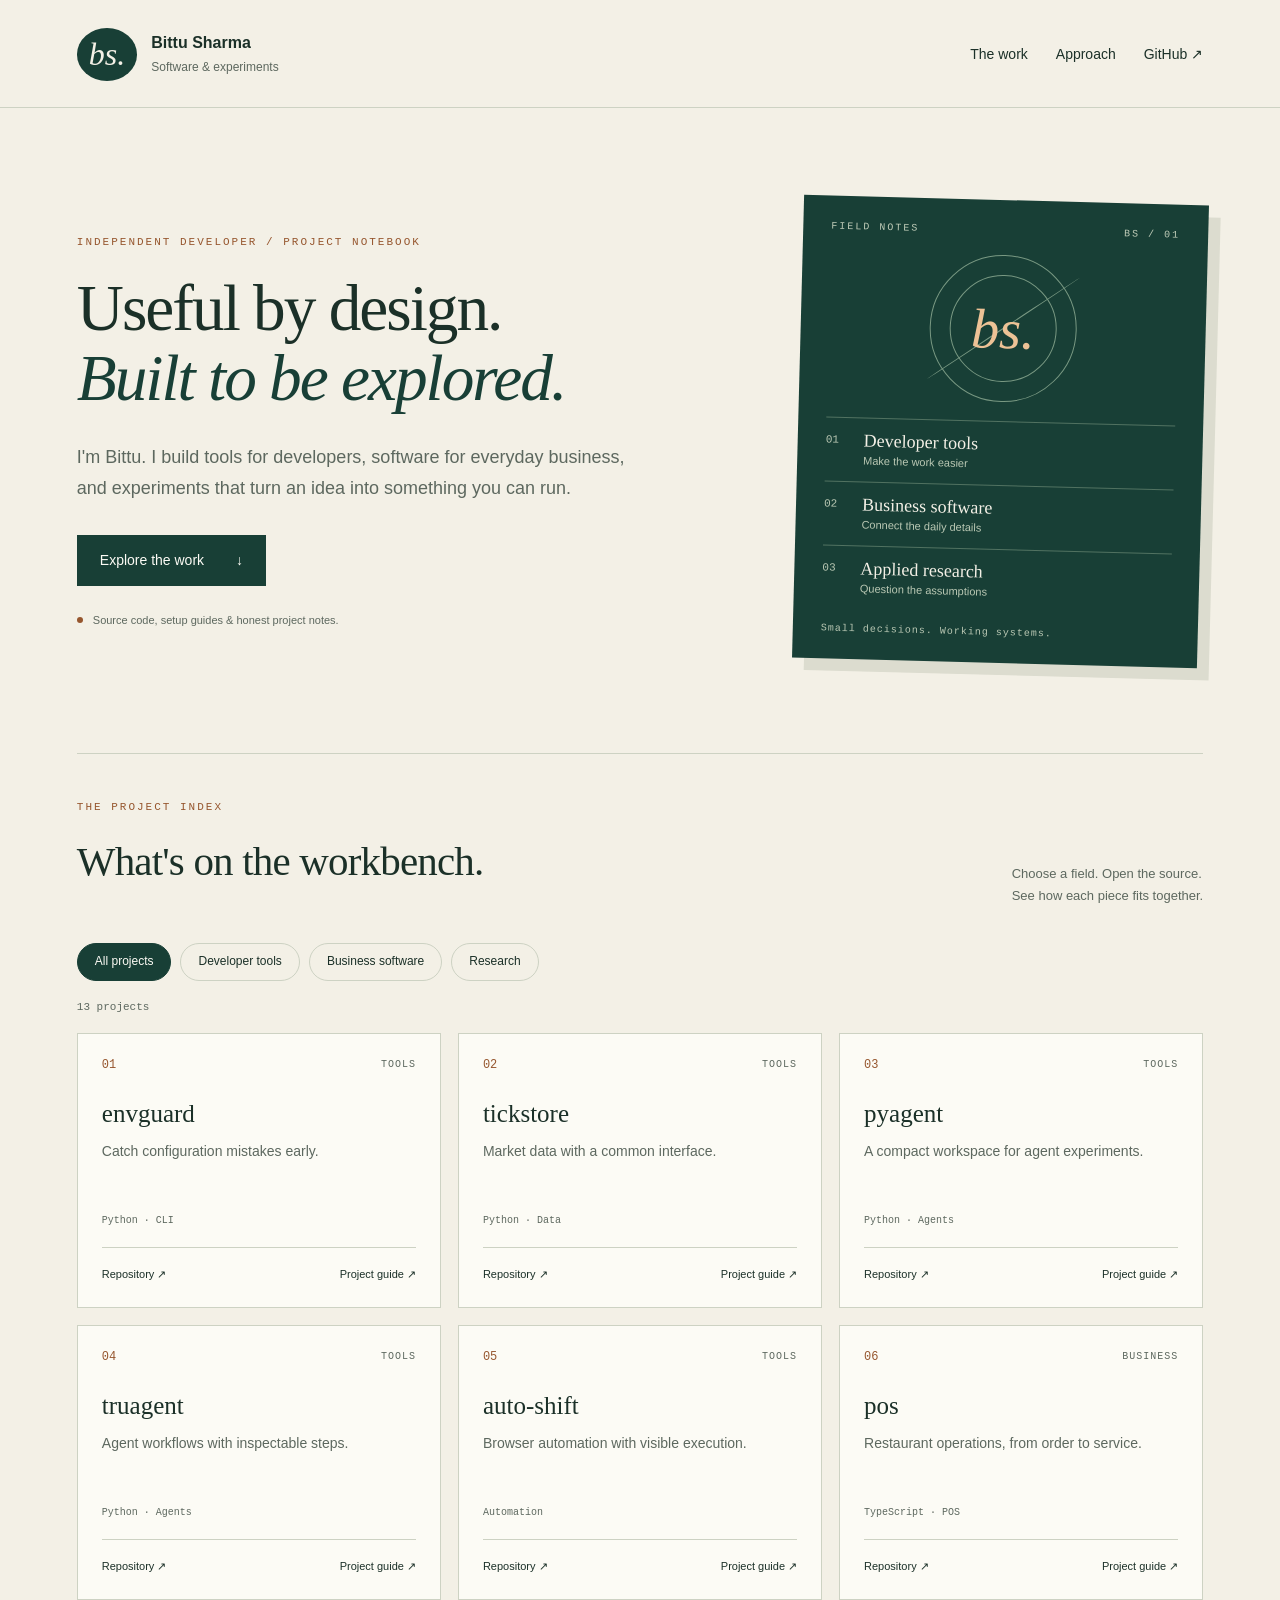
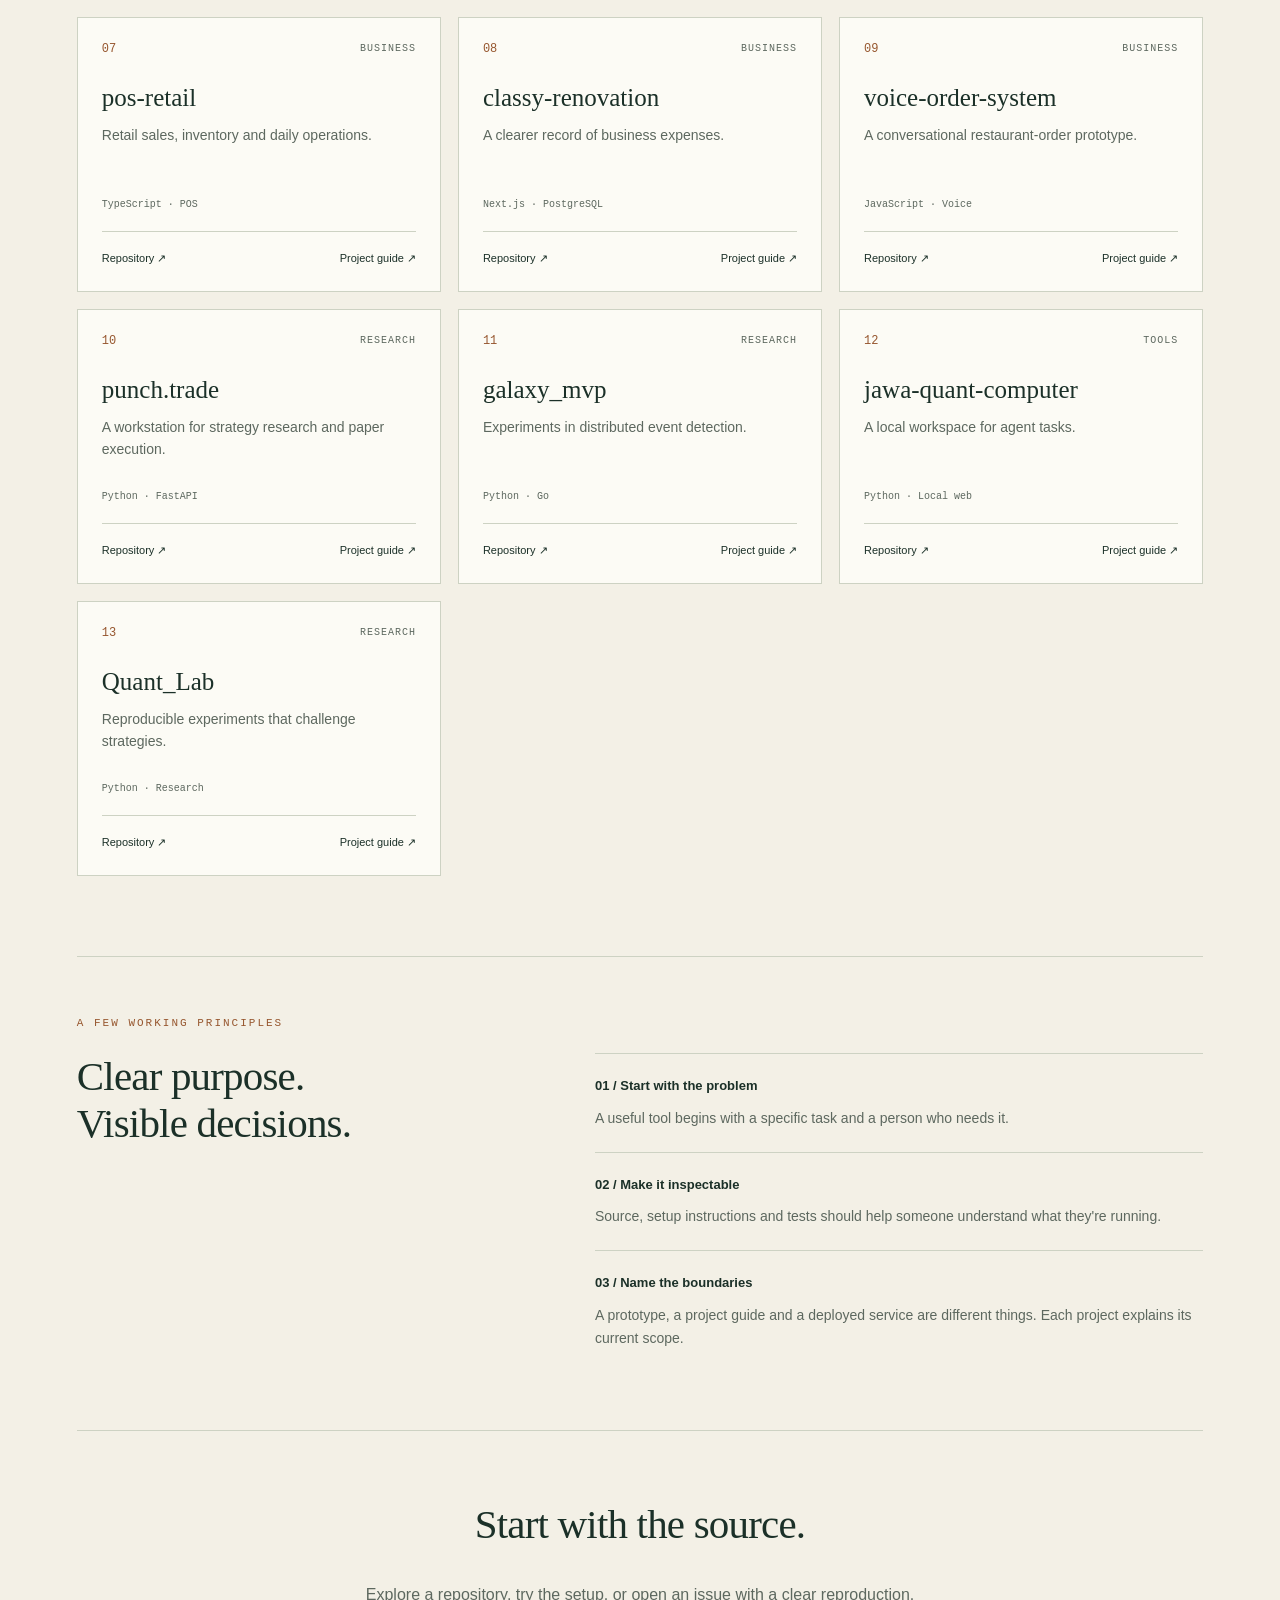
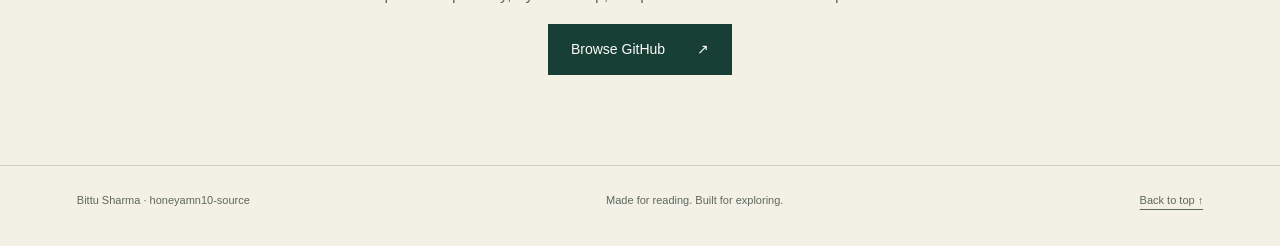
==== commit 6c6e0650: "fix: align documentation and project websites with implemented workflows" ====
--- a/website/index.html
+++ b/website/index.html
@@ -1,266 +1,8 @@
 <!doctype html>
-<html lang="en" data-theme="dark">
-<head>
-  <meta charset="utf-8">
-  <meta name="viewport" content="width=device-width, initial-scale=1">
-  <title>honeyamn10-source — project portfolio</title>
-  <meta name="description" content="Portfolio of open-source projects by Bittu Sharma (honeyamn10-source). Developer tools, AI agents, trading platforms, POS systems, and more. 13 projects, all deployed.">
-  <meta name="keywords" content="portfolio, open source, python, typescript, AI, trading, developer tools, quantitative finance">
-  <meta name="author" content="Bittu Sharma">
-  <link rel="canonical" href="https://honeyamn10-source.github.io/">
-  <meta property="og:type" content="website">
-  <meta property="og:site_name" content="honeyamn10-source">
-  <meta property="og:title" content="honeyamn10-source — project portfolio">
-  <meta property="og:description" content="13 open-source projects: AI agents, algorithmic trading, browser automation, POS systems, secret scanning, and developer tools. All deployed.">
-  <meta property="og:url" content="https://honeyamn10-source.github.io/">
-  <meta property="og:image" content="https://honeyamn10-source.github.io/og.png">
-  <meta property="og:image:width" content="1200">
-  <meta property="og:image:height" content="630">
-  <meta name="twitter:card" content="summary_large_image">
-  <meta name="twitter:title" content="honeyamn10-source — project portfolio">
-  <meta name="twitter:description" content="13 open-source projects by Bittu Sharma. AI agents, trading, POS, dev tools.">
-  <meta name="twitter:image" content="https://honeyamn10-source.github.io/og.png">
-  <meta name="color-scheme" content="dark light">
-  <meta name="theme-color" content="#22d3ee">
-  <link rel="icon" type="image/svg+xml" href="favicon.svg">
-  <link rel="stylesheet" href="assets/site.css">
-  <script type="application/ld+json">
-  {
-    "@context": "https://schema.org",
-    "@type": "Person",
-    "name": "Bittu Sharma",
-    "url": "https://github.com/honeyamn10-source",
-    "sameAs": ["https://github.com/honeyamn10-source"]
-  }
-  </script>
-</head>
-<body>
-  <a class="skip-link" href="#main">Skip to content</a>
-
-  <header class="nav">
-    <div class="wrap nav-inner">
-      <a class="brand" href="#top" aria-label="honeyamn10-source home">
-        <svg viewBox="0 0 64 64" aria-hidden="true"><rect width="64" height="64" rx="14" fill="#22d3ee"/><text x="32" y="45" font-family="ui-monospace,Consolas,monospace" font-size="34" font-weight="700" fill="#0b0e14" text-anchor="middle">H</text></svg>
-        honeyamn10-source
-      </a>
-      <nav class="nav-links" aria-label="Primary">
-        <a href="#projects">Projects</a>
-        <a href="#tiers">Tiers</a>
-        <a href="#standards">Standards</a>
-        <a href="https://github.com/honeyamn10-source" target="_blank" rel="noopener">GitHub</a>
-      </nav>
-      <button class="theme-toggle" type="button" aria-label="Switch theme">☀️</button>
-      <button class="nav-burger" type="button" aria-expanded="false" aria-label="Toggle navigation">☰</button>
-    </div>
-    <div class="drawer-backdrop"></div>
-    <nav class="mobile-drawer" aria-label="Mobile navigation">
-      <a href="#projects">Projects</a>
-      <a href="#tiers">Tiers</a>
-      <a href="#standards">Standards</a>
-      <a href="https://github.com/honeyamn10-source" target="_blank" rel="noopener">GitHub</a>
-    </nav>
-  </header>
-
-  <main id="main">
-    <section class="hero" id="top">
-      <div class="wrap">
-        <div class="hero-grid">
-          <div class="hero-inner">
-            <span class="status"><span class="dot" aria-hidden="true"></span> 13 public repos · 13 deployed sites · MIT License</span>
-            <h1>Open-source projects by Bittu Sharma.</h1>
-            <p class="lede">AI agents, algorithmic trading, browser automation, POS systems, secret scanning, and developer tools. All code verified, all sites deployed, all metrics honest.</p>
-            <div class="btn-row">
-              <a class="btn btn-primary btn-lg" href="#projects">Explore all projects →</a>
-              <a class="btn btn-ghost btn-lg" href="https://github.com/honeyamn10-source" target="_blank" rel="noopener">GitHub Profile</a>
-            </div>
-            <div style="margin-top: var(--space-6); display: flex; flex-wrap: wrap; gap: var(--space-4); align-items: center; font-size: 0.8125rem; color: var(--fg-subtle);">
-              <span>Deployed on GitHub Pages</span>
-              <span class="logo-cloud">
-                <span>envguard</span>
-                <span>jawa-quant-computer</span>
-                <span>truagent</span>
-                <span>Quant_Lab</span>
-                <span>pos-retail</span>
-                <span>pos</span>
-                <span>auto-shift</span>
-                <span>voice-order-system</span>
-                <span>galaxy_mvp</span>
-                <span>tickstore</span>
-                <span>pyagent</span>
-                <span>punch.trade</span>
-                <span>classy-renovation</span>
-              </span>
-            </div>
-          </div>
-          <div class="term" role="img" aria-label="Project summary table">
-            <div class="term-bar"><i class="t1"></i><i class="t2"></i><i class="t3"></i><span>portfolio summary</span></div>
-            <div class="term-body">
-<span class="c3">Tier A (Production-Ready)</span>
-  <span class="c2">envguard</span>        Secret scanner · 145 tests · 14 detectors · zero deps
-  <span class="c2">jawa-quant-computer</span> AI computer agent · 11 skills · 55 tests · demo mode
-  <span class="c2">truagent</span>         Minimal agent framework · 133 tests · 0 deps · 0.46s
-  <span class="c2">Quant_Lab</span>        Quant research · 6 falsification metrics · 152 tests
-  <span class="c2">pos-retail</span>       Retail POS · Next.js 15 · Cloudflare Workers · 1000-order pilot
-
-<span class="c3">Tier B (Active Development)</span>
-  <span class="c1">pos</span>              Restaurant POS · tables/kitchen/inventory · 3 ADRs
-  <span class="c1">auto-shift</span>       Browser workspace · approval gates · Browser Use
-  <span class="c1">voice-order-system</span> Voice ordering · Web Speech API · OpenRouter · Supabase
-  <span class="c1">galaxy_mvp</span>       Decentralized AI · 12+ services · K8s · 5 ADRs
-  <span class="c1">tickstore</span>        Market data · 5 indicators · 104 tests · zero deps
-  <span class="c1">pyagent</span>          Agent framework · 133 tests · zero deps · Python 3.9-3.13
-
-<span class="c3">Tier B/C (Complex / Early)</span>
-  <span class="c4">punch.trade</span>      Algo trading · 437 tests · falsification · multi-broker
-  <span class="c4">classy-renovation</span> Renovation PM · Next.js + Prisma + TS · Docker
-            </div>
-          </div>
-        </div>
-      </div>
-    </section>
-
-    <section id="projects" class="section">
-      <div class="wrap">
-        <h2>All Projects</h2>
-        <p class="lede" style="margin-bottom: var(--space-6);">13 projects. Each with a deployed site, honest metrics, and verified code.</p>
-        <div class="grid cards" style="grid-template-columns: repeat(auto-fill, minmax(340px, 1fr));">
-          <article class="card tier-a">
-            <div class="card-header"><span class="badge badge-a">Tier A</span><span class="monogram" style="background:#22d3ee">e</span></div>
-            <h3><a href="https://honeyamn10-source.github.io/envguard/" target="_blank" rel="noopener">envguard</a></h3>
-            <p>Zero-dependency secret scanner. Audits .env files & codebases for leaked credentials. 145 tests, 14 detectors, pre-commit hooks, SARIF output.</p>
-            <div class="badge-row"><span class="badge badge-a">145 tests</span><span class="badge badge-a">14 detectors</span><span class="badge badge-a">zero deps</span></div>
-            <div class="card-links"><a href="https://github.com/honeyamn10-source/envguard" target="_blank" rel="noopener">GitHub</a><a href="https://honeyamn10-source.github.io/envguard/" target="_blank" rel="noopener">Site</a></div>
-          </article>
-          <article class="card tier-a">
-            <div class="card-header"><span class="badge badge-a">Tier A</span><span class="monogram" style="background:#22d3ee">j</span></div>
-            <h3><a href="https://honeyamn10-source.github.io/jawa-quant-computer/" target="_blank" rel="noopener">jawa-quant-computer</a></h3>
-            <p>Autonomous AI computer agent. Browser, shell, files, scheduler, AI models. 11 skills, 55 tests, demo mode, local-first privacy.</p>
-            <div class="badge-row"><span class="badge badge-a">11 skills</span><span class="badge badge-a">55 tests</span><span class="badge badge-a">demo mode</span></div>
-            <div class="card-links"><a href="https://github.com/honeyamn10-source/jawa-quant-computer" target="_blank" rel="noopener">GitHub</a><a href="https://honeyamn10-source.github.io/jawa-quant-computer/" target="_blank" rel="noopener">Site</a></div>
-          </article>
-          <article class="card tier-a">
-            <div class="card-header"><span class="badge badge-a">Tier A</span><span class="monogram" style="background:#22d3ee">t</span></div>
-            <h3><a href="https://honeyamn10-source.github.io/truagent/" target="_blank" rel="noopener">truagent</a></h3>
-            <p>Minimal agent framework. Zero deps, BaseLLM, @tool, Memory, RetryPolicy, Hooks. 133 tests in 0.46s.</p>
-            <div class="badge-row"><span class="badge badge-a">133 tests</span><span class="badge badge-a">0 deps</span><span class="badge badge-a">0.46s</span></div>
-            <div class="card-links"><a href="https://github.com/honeyamn10-source/truagent" target="_blank" rel="noopener">GitHub</a><a href="https://honeyamn10-source.github.io/truagent/" target="_blank" rel="noopener">Site</a></div>
-          </article>
-          <article class="card tier-a">
-            <div class="card-header"><span class="badge badge-a">Tier A</span><span class="monogram" style="background:#22d3ee">Q</span></div>
-            <h3><a href="https://honeyamn10-source.github.io/Quant_Lab/" target="_blank" rel="noopener">Quant_Lab</a></h3>
-            <p>Quant research toolkit. Falsification battery: PSR, Deflated Sharpe, PBO, Purged CV, Walk-Forward, Monte Carlo. 152 tests.</p>
-            <div class="badge-row"><span class="badge badge-a">6 metrics</span><span class="badge badge-a">152 tests</span><span class="badge badge-a">Python 3.12+</span></div>
-            <div class="card-links"><a href="https://github.com/honeyamn10-source/Quant_Lab" target="_blank" rel="noopener">GitHub</a><a href="https://honeyamn10-source.github.io/Quant_Lab/" target="_blank" rel="noopener">Site</a></div>
-          </article>
-          <article class="card tier-a">
-            <div class="card-header"><span class="badge badge-a">Tier A</span><span class="monogram" style="background:#22d3ee">r</span></div>
-            <h3><a href="https://honeyamn10-source.github.io/pos-retail/" target="_blank" rel="noopener">pos-retail</a></h3>
-            <p>Retail POS on Next.js 15, Cloudflare Workers (Hono), Drizzle ORM, SQLite. Controlled pilot, 1000-order bound, 3 ADRs.</p>
-            <div class="badge-row"><span class="badge badge-a">Next.js 15</span><span class="badge badge-a">Workers</span><span class="badge badge-a">pilot</span></div>
-            <div class="card-links"><a href="https://github.com/honeyamn10-source/pos-retail" target="_blank" rel="noopener">GitHub</a><a href="https://honeyamn10-source.github.io/pos-retail/" target="_blank" rel="noopener">Site</a></div>
-          </article>
-          <article class="card tier-b">
-            <div class="card-header"><span class="badge badge-b">Tier B</span><span class="monogram" style="background:#22d3ee">R</span></div>
-            <h3><a href="https://honeyamn10-source.github.io/pos/" target="_blank" rel="noopener">pos</a></h3>
-            <p>Restaurant POS: tables, kitchen display, inventory, online pickup. Same stack as pos-retail, hospitality-tuned. 3 ADRs.</p>
-            <div class="badge-row"><span class="badge badge-b">tables</span><span class="badge badge-b">kitchen</span><span class="badge badge-b">inventory</span></div>
-            <div class="card-links"><a href="https://github.com/honeyamn10-source/pos" target="_blank" rel="noopener">GitHub</a><a href="https://honeyamn10-source.github.io/pos/" target="_blank" rel="noopener">Site</a></div>
-          </article>
-          <article class="card tier-b">
-            <div class="card-header"><span class="badge badge-b">Tier B</span><span class="monogram" style="background:#3b82f6">s</span></div>
-            <h3><a href="https://honeyamn10-source.github.io/auto-shift/" target="_blank" rel="noopener">auto-shift</a></h3>
-            <p>Browser workspace with human-in-the-loop approval. Browser Use + Chromium, one-use approval IDs, 5-min expiry.</p>
-            <div class="badge-row"><span class="badge badge-b">Browser Use</span><span class="badge badge-b">approval</span><span class="badge badge-b">5-min IDs</span></div>
-            <div class="card-links"><a href="https://github.com/honeyamn10-source/auto-shift" target="_blank" rel="noopener">GitHub</a><a href="https://honeyamn10-source.github.io/auto-shift/" target="_blank" rel="noopener">Site</a></div>
-          </article>
-          <article class="card tier-b">
-            <div class="card-header"><span class="badge badge-b">Tier B</span><span class="monogram" style="background:#f59e0b">V</span></div>
-            <h3><a href="https://honeyamn10-source.github.io/voice-order-system/" target="_blank" rel="noopener">voice-order-system</a></h3>
-            <p>Voice ordering with Web Speech API. OpenRouter fallback (Mistral Nemo → 7B → Llama 3.1 8B). Supabase backend. 6 hermetic tests.</p>
-            <div class="badge-row"><span class="badge badge-b">Speech API</span><span class="badge badge-b">OpenRouter</span><span class="badge badge-b">6 tests</span></div>
-            <div class="card-links"><a href="https://github.com/honeyamn10-source/voice-order-system" target="_blank" rel="noopener">GitHub</a><a href="https://honeyamn10-source.github.io/voice-order-system/" target="_blank" rel="noopener">Site</a></div>
-          </article>
-          <article class="card tier-b">
-            <div class="card-header"><span class="badge badge-b">Tier B</span><span class="monogram" style="background:#a78bfa">g</span></div>
-            <h3><a href="https://honeyamn10-source.github.io/galaxy_mvp/" target="_blank" rel="noopener">galaxy_mvp</a></h3>
-            <p>Decentralized AI platform. 12+ services: authority chain, economic layer, swarm nodes, edge computing. K8s, 5 ADRs.</p>
-            <div class="badge-row"><span class="badge badge-b">12+ services</span><span class="badge badge-b">K8s</span><span class="badge badge-b">5 ADRs</span></div>
-            <div class="card-links"><a href="https://github.com/honeyamn10-source/galaxy_mvp" target="_blank" rel="noopener">GitHub</a><a href="https://honeyamn10-source.github.io/galaxy_mvp/" target="_blank" rel="noopener">Site</a></div>
-          </article>
-          <article class="card tier-b">
-            <div class="card-header"><span class="badge badge-b">Tier B</span><span class="monogram" style="background:#10b981">T</span></div>
-            <h3><a href="https://honeyamn10-source.github.io/tickstore/" target="_blank" rel="noopener">tickstore</a></h3>
-            <p>Market data store. CLI fetch/status/indicators. SMA, RSI, ATR, VWAP, Bollinger. 104 tests, zero deps.</p>
-            <div class="badge-row"><span class="badge badge-b">5 indicators</span><span class="badge badge-b">104 tests</span><span class="badge badge-b">zero deps</span></div>
-            <div class="card-links"><a href="https://github.com/honeyamn10-source/tickstore" target="_blank" rel="noopener">GitHub</a><a href="https://honeyamn10-source.github.io/tickstore/" target="_blank" rel="noopener">Site</a></div>
-          </article>
-          <article class="card tier-b">
-            <div class="card-header"><span class="badge badge-b">Tier B</span><span class="monogram" style="background:#6366f1">p</span></div>
-            <h3><a href="https://honeyamn10-source.github.io/pyagent/" target="_blank" rel="noopener">pyagent</a></h3>
-            <p>Minimal agent framework. BaseLLM, @tool, Memory, RetryPolicy, Hooks. 133 tests, zero deps, Python 3.9-3.13.</p>
-            <div class="badge-row"><span class="badge badge-b">133 tests</span><span class="badge badge-b">zero deps</span><span class="badge badge-b">3.9-3.13</span></div>
-            <div class="card-links"><a href="https://github.com/honeyamn10-source/pyagent" target="_blank" rel="noopener">GitHub</a><a href="https://honeyamn10-source.github.io/pyagent/" target="_blank" rel="noopener">Site</a></div>
-          </article>
-          <article class="card tier-bc">
-            <div class="card-header"><span class="badge badge-bc">Tier B/C</span><span class="monogram" style="background:#10b981">P</span></div>
-            <h3><a href="https://honeyamn10-source.github.io/punch.trade/" target="_blank" rel="noopener">punch.trade</a></h3>
-            <p>Algorithmic trading platform. Backtesting, portfolio, risk, multi-broker. 437 tests, falsification battery, production-grade.</p>
-            <div class="badge-row"><span class="badge badge-bc">437 tests</span><span class="badge badge-bc">falsification</span><span class="badge badge-bc">multi-broker</span></div>
-            <div class="card-links"><a href="https://github.com/honeyamn10-source/punch.trade" target="_blank" rel="noopener">GitHub</a><a href="https://honeyamn10-source.github.io/punch.trade/" target="_blank" rel="noopener">Site</a></div>
-          </article>
-          <article class="card tier-bc">
-            <div class="card-header"><span class="badge badge-bc">Tier B/C</span><span class="monogram" style="background:#64748b">c</span></div>
-            <h3><a href="https://honeyamn10-source.github.io/classy-renovation/" target="_blank" rel="noopener">classy-renovation</a></h3>
-            <p>Renovation project management. Next.js + Prisma + TypeScript. Contractor portal, budget tracking, Gantt charts.</p>
-            <div class="badge-row"><span class="badge badge-bc">Next.js</span><span class="badge badge-bc">Prisma</span><span class="badge badge-bc">TypeScript</span></div>
-            <div class="card-links"><a href="https://github.com/honeyamn10-source/classy-renovation" target="_blank" rel="noopener">GitHub</a><a href="https://honeyamn10-source.github.io/classy-renovation/" target="_blank" rel="noopener">Site</a></div>
-          </article>
-        </div>
-      </div>
-    </section>
-
-    <section id="tiers" class="section alt">
-      <div class="wrap">
-        <h2>Tier Definitions</h2>
-        <div class="grid cards">
-          <article class="card tier-a"><h3>Tier A — Production-Ready</h3><p>Clean CI, comprehensive tests, accurate docs, deployed site, honest metrics. Ready for production use.</p></article>
-          <article class="card tier-b"><h3>Tier B — Active Development</h3><p>Working CI, test suite, deployed site, some docs gaps. Actively developed, usable with caveats.</p></article>
-          <article class="card tier-bc"><h3>Tier B/C — Complex or Early</h3><p>Slow/heavy tests, partial docs, site deployed. Complex domains or early stage.</p></article>
-        </div>
-      </div>
-    </section>
-
-    <section id="standards" class="section">
-      <div class="wrap">
-        <h2>Standards</h2>
-        <div class="grid cards">
-          <article class="card"><h3>Honest Metrics</h3><p>All test counts, versions, features verified from code — no marketing fluff. If README says 110 tests but code has 108, we fix the README.</p></article>
-          <article class="card"><h3>Consistent Identity</h3><p>Shared design system (site.css, site.js), monogram logos, accent colors per repo, terminal-style code blocks, dark/light themes.</p></article>
-          <article class="card"><h3>Deployed Sites</h3><p>Every suitable repo has a GitHub Pages site at <code>honeyamn10-source.github.io/<repo>/</code> with favicon, OG image, sitemap, robots.txt.</p></article>
-          <article class="card"><h3>CI/CD</h3><p>GitHub Actions for lint, test, typecheck, deploy. All workflows passing (except known pre-existing issues documented in report).</p></article>
-          <article class="card"><h3>README Accuracy</h3><p>Template boilerplate removed. Claims match code. Versions from pyproject.toml/package.json. Test counts from actual runs.</p></article>
-          <article class="card"><h3>No Invented Content</h3><p>No fake screenshots, no made-up users, no hypothetical metrics. Every terminal output is from actual code runs.</p></article>
-        </div>
-      </div>
-    </section>
-
-    <section class="section alt">
-      <div class="wrap">
-        <h2>Portfolio Report</h2>
-        <p class="lede">Full audit: tiers, CI status, deploy URLs, known issues, DNS plan, next steps.</p>
-        <div class="btn-row" style="justify-content: center; margin-top: var(--space-5);">
-          <a class="btn btn-primary btn-lg" href="https://github.com/honeyamn10-source/honeyamn10-source/blob/main/WEBSITE_PORTFOLIO_REPORT.md" target="_blank" rel="noopener">Read Full Report →</a>
-          <a class="btn btn-ghost btn-lg" href="https://github.com/honeyamn10-source/honeyamn10-source" target="_blank" rel="noopener">GitHub</a>
-        </div>
-      </div>
-    </section>
-  </main>
-
-  <footer class="footer">
-    <div class="wrap">
-      <p>honeyamn10-source · <a href="https://github.com/honeyamn10-source">GitHub</a> · MIT License · <a href="https://github.com/honeyamn10-source/honeyamn10-source/blob/main/WEBSITE_PORTFOLIO_REPORT.md">Portfolio Report</a></p>
-    </div>
-  </footer>
-  <script src="assets/site.js"></script>
-</body>
-</html>
+<html lang="en"><head><meta charset="utf-8"><meta name="viewport" content="width=device-width,initial-scale=1"><title>Bittu Sharma — Software &amp; experiments</title><meta name="description" content="Developer tools, business software and applied AI experiments by Bittu Sharma. Explore the source, setup guides and project notes."><meta name="theme-color" content="#183f36"><link rel="icon" href="favicon.svg"><link rel="stylesheet" href="assets/site.css"><script defer src="assets/site.js"></script></head>
+<body><a class="skip" href="#main">Skip to content</a><header class="site-header"><a class="brand" href="#" aria-label="Bittu Sharma home"><span class="monogram">bs.</span><span>Bittu Sharma<br><small>Software &amp; experiments</small></span></a><nav aria-label="Main navigation"><a href="#work">The work</a><a href="#approach">Approach</a><a href="https://github.com/honeyamn10-source">GitHub ↗</a></nav></header>
+<main id="main"><section class="hero"><div><p class="eyebrow">Independent developer / project notebook</p><h1>Useful by design.<br><em>Built to be explored.</em></h1><p class="intro">I'm Bittu. I build tools for developers, software for everyday business, and experiments that turn an idea into something you can run.</p><a class="button" href="#work">Explore the work <span aria-hidden="true">↓</span></a><div class="hero-note"><span class="dot"></span> Source code, setup guides &amp; honest project notes.</div></div><aside class="workbench" aria-label="Areas of work"><div class="wb-top"><span>FIELD NOTES</span><span>BS / 01</span></div><div class="orb" aria-hidden="true"><div></div><span>bs.</span></div><div class="wb-row"><span>01</span><strong>Developer tools</strong><small>Make the work easier</small></div><div class="wb-row"><span>02</span><strong>Business software</strong><small>Connect the daily details</small></div><div class="wb-row"><span>03</span><strong>Applied research</strong><small>Question the assumptions</small></div><p class="wb-foot">Small decisions. Working systems.</p></aside></section>
+<section id="work" class="work"><div class="section-heading"><div><p class="eyebrow">The project index</p><h2>What's on the workbench.</h2></div><p>Choose a field. Open the source.<br>See how each piece fits together.</p></div><div class="filters" role="group" aria-label="Filter projects"><button type="button" data-filter="all" aria-pressed="true">All projects</button><button type="button" data-filter="tools" aria-pressed="false">Developer tools</button><button type="button" data-filter="business" aria-pressed="false">Business software</button><button type="button" data-filter="research" aria-pressed="false">Research</button></div><p id="result-count" class="result-count" aria-live="polite">13 projects</p><div class="projects"><article class="project" data-category="tools"><div class="card-top"><span class="number">01</span><span class="tag">tools</span></div><h3>envguard</h3><p>Catch configuration mistakes early.</p><span class="stack">Python · CLI</span><div class="card-links"><a href="https://github.com/honeyamn10-source/envguard">Repository <span aria-hidden="true">↗</span></a><a href="https://honeyamn10-source.github.io/envguard/">Project guide <span aria-hidden="true">↗</span></a></div></article><article class="project" data-category="tools"><div class="card-top"><span class="number">02</span><span class="tag">tools</span></div><h3>tickstore</h3><p>Market data with a common interface.</p><span class="stack">Python · Data</span><div class="card-links"><a href="https://github.com/honeyamn10-source/tickstore">Repository <span aria-hidden="true">↗</span></a><a href="https://honeyamn10-source.github.io/tickstore/">Project guide <span aria-hidden="true">↗</span></a></div></article><article class="project" data-category="tools"><div class="card-top"><span class="number">03</span><span class="tag">tools</span></div><h3>pyagent</h3><p>A compact workspace for agent experiments.</p><span class="stack">Python · Agents</span><div class="card-links"><a href="https://github.com/honeyamn10-source/pyagent">Repository <span aria-hidden="true">↗</span></a><a href="https://honeyamn10-source.github.io/pyagent/">Project guide <span aria-hidden="true">↗</span></a></div></article><article class="project" data-category="tools"><div class="card-top"><span class="number">04</span><span class="tag">tools</span></div><h3>truagent</h3><p>Agent workflows with inspectable steps.</p><span class="stack">Python · Agents</span><div class="card-links"><a href="https://github.com/honeyamn10-source/truagent">Repository <span aria-hidden="true">↗</span></a><a href="https://honeyamn10-source.github.io/truagent/">Project guide <span aria-hidden="true">↗</span></a></div></article><article class="project" data-category="tools"><div class="card-top"><span class="number">05</span><span class="tag">tools</span></div><h3>auto-shift</h3><p>Browser automation with visible execution.</p><span class="stack">Automation</span><div class="card-links"><a href="https://github.com/honeyamn10-source/auto-shift">Repository <span aria-hidden="true">↗</span></a><a href="https://honeyamn10-source.github.io/auto-shift/">Project guide <span aria-hidden="true">↗</span></a></div></article><article class="project" data-category="business"><div class="card-top"><span class="number">06</span><span class="tag">business</span></div><h3>pos</h3><p>Restaurant operations, from order to service.</p><span class="stack">TypeScript · POS</span><div class="card-links"><a href="https://github.com/honeyamn10-source/pos">Repository <span aria-hidden="true">↗</span></a><a href="https://honeyamn10-source.github.io/pos/">Project guide <span aria-hidden="true">↗</span></a></div></article><article class="project" data-category="business"><div class="card-top"><span class="number">07</span><span class="tag">business</span></div><h3>pos-retail</h3><p>Retail sales, inventory and daily operations.</p><span class="stack">TypeScript · POS</span><div class="card-links"><a href="https://github.com/honeyamn10-source/pos-retail">Repository <span aria-hidden="true">↗</span></a><a href="https://honeyamn10-source.github.io/pos-retail/">Project guide <span aria-hidden="true">↗</span></a></div></article><article class="project" data-category="business"><div class="card-top"><span class="number">08</span><span class="tag">business</span></div><h3>classy-renovation</h3><p>A clearer record of business expenses.</p><span class="stack">Next.js · PostgreSQL</span><div class="card-links"><a href="https://github.com/honeyamn10-source/classy-renovation">Repository <span aria-hidden="true">↗</span></a><a href="https://honeyamn10-source.github.io/classy-renovation/">Project guide <span aria-hidden="true">↗</span></a></div></article><article class="project" data-category="business"><div class="card-top"><span class="number">09</span><span class="tag">business</span></div><h3>voice-order-system</h3><p>A conversational restaurant-order prototype.</p><span class="stack">JavaScript · Voice</span><div class="card-links"><a href="https://github.com/honeyamn10-source/voice-order-system">Repository <span aria-hidden="true">↗</span></a><a href="https://honeyamn10-source.github.io/voice-order-system/">Project guide <span aria-hidden="true">↗</span></a></div></article><article class="project" data-category="research"><div class="card-top"><span class="number">10</span><span class="tag">research</span></div><h3>punch.trade</h3><p>A workstation for strategy research and paper execution.</p><span class="stack">Python · FastAPI</span><div class="card-links"><a href="https://github.com/honeyamn10-source/punch.trade">Repository <span aria-hidden="true">↗</span></a><a href="https://honeyamn10-source.github.io/punch.trade/">Project guide <span aria-hidden="true">↗</span></a></div></article><article class="project" data-category="research"><div class="card-top"><span class="number">11</span><span class="tag">research</span></div><h3>galaxy_mvp</h3><p>Experiments in distributed event detection.</p><span class="stack">Python · Go</span><div class="card-links"><a href="https://github.com/honeyamn10-source/galaxy_mvp">Repository <span aria-hidden="true">↗</span></a><a href="https://honeyamn10-source.github.io/galaxy_mvp/">Project guide <span aria-hidden="true">↗</span></a></div></article><article class="project" data-category="tools"><div class="card-top"><span class="number">12</span><span class="tag">tools</span></div><h3>jawa-quant-computer</h3><p>A local workspace for agent tasks.</p><span class="stack">Python · Local web</span><div class="card-links"><a href="https://github.com/honeyamn10-source/jawa-quant-computer">Repository <span aria-hidden="true">↗</span></a><a href="https://honeyamn10-source.github.io/jawa-quant-computer/">Project guide <span aria-hidden="true">↗</span></a></div></article><article class="project" data-category="research"><div class="card-top"><span class="number">13</span><span class="tag">research</span></div><h3>Quant_Lab</h3><p>Reproducible experiments that challenge strategies.</p><span class="stack">Python · Research</span><div class="card-links"><a href="https://github.com/honeyamn10-source/Quant_Lab">Repository <span aria-hidden="true">↗</span></a><a href="https://honeyamn10-source.github.io/Quant_Lab/">Project guide <span aria-hidden="true">↗</span></a></div></article></div></section>
+<section id="approach" class="approach"><p class="eyebrow">A few working principles</p><h2>Clear purpose.<br>Visible decisions.</h2><div class="principles"><div><span>01 / Start with the problem</span><p>A useful tool begins with a specific task and a person who needs it.</p></div><div><span>02 / Make it inspectable</span><p>Source, setup instructions and tests should help someone understand what they're running.</p></div><div><span>03 / Name the boundaries</span><p>A prototype, a project guide and a deployed service are different things. Each project explains its current scope.</p></div></div></section>
+<section class="closing"><h2>Start with the source.</h2><p>Explore a repository, try the setup, or open an issue with a clear reproduction.</p><a class="button" href="https://github.com/honeyamn10-source?tab=repositories">Browse GitHub <span aria-hidden="true">↗</span></a></section></main>
+<footer><span>Bittu Sharma · honeyamn10-source</span><span>Made for reading. Built for exploring.</span><a href="#main">Back to top ↑</a></footer></body></html>
--- a/website/assets/site.css
+++ b/website/assets/site.css
@@ -1,343 +1 @@
-/* ============================================================
-   portfolio design-system — shared across project sites
-   Each site overrides the --accent* and --brand tokens.
-   ============================================================ */
-
-:root {
-  --bg: #07090d;
-  --bg-soft: #0b0f16;
-  --bg-raised: #101722;
-  --border: rgba(148, 163, 184, 0.14);
-  --border-strong: rgba(148, 163, 184, 0.28);
-  --text: #e6edf5;
-  --text-dim: #94a3b8;
-  --text-faint: #64748b;
-
-  --accent: #22d3ee;
-  --accent-2: #34d399;
-  --accent-ink: #03151d;
-  --accent-glow: rgba(34, 211, 238, 0.22);
-
-  --mono: "SFMono-Regular", ui-monospace, "JetBrains Mono", Consolas, "Liberation Mono", monospace;
-  --sans: "Inter", ui-sans-serif, system-ui, -apple-system, "Segoe UI", Roboto, Helvetica, Arial, sans-serif;
-
-  --radius: 14px;
-  --radius-sm: 9px;
-  --maxw: 1120px;
-  --nav-h: 64px;
-  --shadow-lg: 0 24px 60px -24px rgba(0, 0, 0, 0.7);
-  --ease: cubic-bezier(0.22, 1, 0.36, 1);
-}
-
-:root[data-theme="light"] {
-  --bg: #f7f9fc;
-  --bg-soft: #ffffff;
-  --bg-raised: #ffffff;
-  --border: rgba(15, 23, 42, 0.12);
-  --border-strong: rgba(15, 23, 42, 0.24);
-  --text: #0f172a;
-  --text-dim: #475569;
-  --text-faint: #94a3b8;
-  --accent-ink: #ffffff;
-  --accent-glow: rgba(34, 211, 238, 0.16);
-  --shadow-lg: 0 24px 60px -30px rgba(15, 23, 42, 0.25);
-}
-
-/* ---------- reset ---------- */
-*, *::before, *::after { box-sizing: border-box; }
-html { scroll-behavior: smooth; -webkit-text-size-adjust: 100%; }
-body {
-  margin: 0;
-  background: var(--bg);
-  color: var(--text);
-  font-family: var(--sans);
-  font-size: 16px;
-  line-height: 1.65;
-  -webkit-font-smoothing: antialiased;
-  text-rendering: optimizeLegibility;
-}
-img, svg { display: block; max-width: 100%; }
-a { color: var(--accent); text-decoration: none; }
-a:hover { text-decoration: underline; }
-h1, h2, h3, h4 { line-height: 1.15; margin: 0 0 0.5rem; letter-spacing: -0.015em; }
-h1 { font-size: clamp(2.1rem, 5vw, 3.4rem); font-weight: 800; }
-h2 { font-size: clamp(1.6rem, 3.4vw, 2.25rem); font-weight: 750; }
-h3 { font-size: 1.15rem; font-weight: 650; }
-p { margin: 0 0 1rem; }
-code, pre, kbd { font-family: var(--mono); }
-code {
-  font-size: 0.86em;
-  background: var(--bg-raised);
-  border: 1px solid var(--border);
-  border-radius: 5px;
-  padding: 0.12em 0.4em;
-}
-pre {
-  background: var(--bg-raised);
-  border: 1px solid var(--border);
-  border-radius: var(--radius);
-  padding: 18px 20px;
-  overflow-x: auto;
-  line-height: 1.55;
-  font-size: 0.85rem;
-}
-pre code { background: none; border: 0; padding: 0; font-size: inherit; }
-::selection { background: var(--accent); color: var(--accent-ink); }
-
-/* ---------- focus + a11y ---------- */
-:focus-visible {
-  outline: 2px solid var(--accent);
-  outline-offset: 3px;
-  border-radius: 4px;
-}
-.skip-link {
-  position: absolute;
-  left: 12px;
-  top: -60px;
-  z-index: 1000;
-  background: var(--accent);
-  color: var(--accent-ink);
-  padding: 8px 14px;
-  border-radius: 8px;
-  transition: top 0.2s var(--ease);
-}
-.skip-link:focus { top: 12px; }
-
-@media (prefers-reduced-motion: reduce) {
-  *, *::before, *::after {
-    animation-duration: 0.001s !important;
-    animation-iteration-count: 1 !important;
-    transition-duration: 0.001s !important;
-    scroll-behavior: auto !important;
-  }
-  html { scroll-behavior: auto; }
-}
-
-/* ---------- layout ---------- */
-.wrap { max-width: var(--maxw); margin: 0 auto; padding: 0 22px; }
-.section { padding: 88px 0; }
-.section-soft { background: var(--bg-soft); }
-.eyebrow {
-  text-transform: uppercase;
-  letter-spacing: 0.14em;
-  font-size: 0.72rem;
-  font-weight: 700;
-  color: var(--accent);
-  margin-bottom: 14px;
-}
-.lede { color: var(--text-dim); font-size: 1.08rem; max-width: 62ch; }
-.grid { display: grid; gap: 22px; }
-.grid-2 { grid-template-columns: repeat(2, 1fr); }
-.grid-3 { grid-template-columns: repeat(3, 1fr); }
-.grid-4 { grid-template-columns: repeat(4, 1fr); }
-
-/* ---------- nav ---------- */
-.nav {
-  position: sticky;
-  top: 0;
-  z-index: 100;
-  backdrop-filter: blur(14px);
-  background: color-mix(in srgb, var(--bg) 78%, transparent);
-  border-bottom: 1px solid var(--border);
-}
-.nav-inner { display: flex; align-items: center; gap: 18px; height: var(--nav-h); }
-.brand { display: flex; align-items: center; gap: 10px; font-weight: 750; color: var(--text); font-size: 1.02rem; letter-spacing: -0.01em; }
-.brand svg { width: 26px; height: 26px; }
-.brand:hover { text-decoration: none; }
-.nav-links { display: flex; align-items: center; gap: 4px; margin-left: auto; }
-.nav-links a {
-  color: var(--text-dim);
-  font-size: 0.92rem;
-  padding: 7px 12px;
-  border-radius: 8px;
-  font-weight: 550;
-}
-.nav-links a:hover { color: var(--text); background: var(--bg-raised); text-decoration: none; }
-.nav-cta { margin-left: 6px; }
-.theme-toggle, .nav-burger {
-  background: var(--bg-raised);
-  border: 1px solid var(--border);
-  color: var(--text);
-  width: 38px;
-  height: 38px;
-  border-radius: 10px;
-  cursor: pointer;
-  display: inline-flex;
-  align-items: center;
-  justify-content: center;
-  font-size: 16px;
-}
-.theme-toggle:hover, .nav-burger:hover { border-color: var(--border-strong); }
-.nav-burger { display: none; margin-left: 4px; }
-@media (max-width: 860px) {
-  .nav-links {
-    display: none;
-    position: absolute;
-    top: var(--nav-h);
-    left: 0;
-    right: 0;
-    flex-direction: column;
-    align-items: stretch;
-    gap: 2px;
-    background: var(--bg);
-    border-bottom: 1px solid var(--border);
-    padding: 10px 16px 16px;
-  }
-  .nav-links.open { display: flex; }
-  .nav-links a { padding: 12px; }
-  .nav-burger { display: inline-flex; }
-  .nav-cta { display: none; }
-}
-
-/* ---------- buttons ---------- */
-.btn {
-  display: inline-flex;
-  align-items: center;
-  gap: 8px;
-  font-weight: 650;
-  font-size: 0.95rem;
-  padding: 12px 20px;
-  border-radius: 11px;
-  border: 1px solid transparent;
-  cursor: pointer;
-  transition: transform 0.15s var(--ease), border-color 0.15s, background 0.15s, box-shadow 0.15s;
-  text-decoration: none !important;
-}
-.btn-primary { background: var(--accent); color: var(--accent-ink); box-shadow: 0 10px 30px -12px var(--accent-glow); }
-.btn-primary:hover { transform: translateY(-1px); box-shadow: 0 14px 34px -12px var(--accent-glow); }
-.btn-ghost { border-color: var(--border-strong); color: var(--text); background: var(--bg-soft); }
-.btn-ghost:hover { border-color: var(--accent); color: var(--accent); }
-.btn-row { display: flex; flex-wrap: wrap; gap: 12px; margin-top: 28px; }
-
-/* ---------- hero ---------- */
-.hero { padding: 92px 0 70px; position: relative; overflow: hidden; }
-.hero::before {
-  content: "";
-  position: absolute;
-  inset: -40% -10% auto;
-  height: 90%;
-  background:
-    radial-gradient(520px 340px at 18% 0%, var(--accent-glow), transparent 70%),
-    radial-gradient(420px 300px at 82% 10%, rgba(52, 211, 153, 0.12), transparent 70%);
-  pointer-events: none;
-}
-.hero-inner { position: relative; }
-.hero h1 { max-width: 18ch; }
-.hero p.lede { margin-top: 18px; }
-.hero .status {
-  display: inline-flex;
-  align-items: center;
-  gap: 8px;
-  color: var(--text-dim);
-  font-size: 0.85rem;
-  border: 1px solid var(--border);
-  background: var(--bg-raised);
-  padding: 6px 12px;
-  border-radius: 999px;
-  margin-bottom: 20px;
-}
-.hero .status .dot { width: 8px; height: 8px; border-radius: 50%; background: var(--accent-2); }
-.hero-grid { display: grid; grid-template-columns: 1.05fr 0.95fr; gap: 48px; align-items: center; }
-@media (max-width: 900px) { .hero-grid { grid-template-columns: 1fr; gap: 36px; } .hero { padding: 64px 0 48px; } }
-
-.term {
-  background: #0b0e14;
-  border: 1px solid rgba(148, 163, 184, 0.2);
-  border-radius: var(--radius);
-  box-shadow: var(--shadow-lg);
-  overflow: hidden;
-  font-family: var(--mono);
-  font-size: 0.8rem;
-}
-.term-bar { display: flex; align-items: center; gap: 8px; padding: 10px 14px; background: rgba(148,163,184,0.08); border-bottom: 1px solid rgba(148,163,184,0.14); }
-.term-bar i { width: 11px; height: 11px; border-radius: 50%; display: inline-block; }
-.term-bar .t1 { background: #ff5f57; } .term-bar .t2 { background: #febc2e; } .term-bar .t3 { background: #28c840; }
-.term-bar span { margin-left: 8px; color: #64748b; font-size: 0.75rem; }
-.term-body { padding: 16px 18px; overflow-x: auto; color: #d1d9e6; line-height: 1.6; white-space: pre; }
-.term-body .c1 { color: #22d3ee; }
-.term-body .c2 { color: #f472b6; }
-.term-body .c3 { color: #a5f3fc; }
-.term-body .ok { color: #34d399; }
-.term-body .warn { color: #fbbf24; }
-.term-body .err { color: #f87171; }
-.term-body .dim { color: #64748b; }
-
-/* ---------- cards ---------- */
-.card {
-  background: var(--bg-raised);
-  border: 1px solid var(--border);
-  border-radius: var(--radius);
-  padding: 24px 24px 22px;
-  transition: border-color 0.2s, transform 0.2s var(--ease);
-}
-.card:hover { border-color: var(--border-strong); transform: translateY(-2px); }
-.card .ico {
-  width: 42px; height: 42px; border-radius: 11px;
-  display: inline-flex; align-items: center; justify-content: center;
-  background: var(--accent-glow); color: var(--accent);
-  font-size: 20px; margin-bottom: 14px;
-}
-.card h3 { margin-bottom: 6px; }
-.card p { color: var(--text-dim); font-size: 0.95rem; margin: 0; }
-.card .tag-row { margin-top: 14px; display: flex; flex-wrap: wrap; gap: 6px; }
-.tag { font-family: var(--mono); font-size: 0.72rem; color: var(--text-dim); border: 1px solid var(--border); background: var(--bg); padding: 3px 8px; border-radius: 999px; }
-
-/* ---------- steps / how it works ---------- */
-.steps { counter-reset: step; display: grid; gap: 0; }
-.step { display: grid; grid-template-columns: 56px 1fr; gap: 18px; padding: 18px 0; border-top: 1px solid var(--border); }
-.step:first-child { border-top: 0; }
-.step .n { counter-increment: step; font-family: var(--mono); color: var(--accent); font-weight: 700; }
-.step .n::before { content: counter(step, decimal-leading-zero); }
-.step h3 { margin-bottom: 4px; }
-.step p { color: var(--text-dim); margin: 0; font-size: 0.95rem; }
-
-/* ---------- code compare / pipe ---------- */
-.pipe { font-family: var(--mono); font-size: 0.85rem; display: flex; flex-wrap: wrap; align-items: center; gap: 8px; }
-.pipe .node { background: var(--bg-raised); border: 1px solid var(--border); border-radius: var(--radius-sm); padding: 8px 14px; color: var(--text); }
-.pipe .node b { color: var(--accent); }
-.pipe .arr { color: var(--text-faint); }
-
-/* ---------- feature table ---------- */
-.ftable { width: 100%; border-collapse: collapse; font-size: 0.93rem; }
-.ftable th { text-align: left; color: var(--text-faint); font-size: 0.76rem; text-transform: uppercase; letter-spacing: 0.08em; padding: 10px 12px; border-bottom: 1px solid var(--border-strong); }
-.ftable td { padding: 12px; border-bottom: 1px solid var(--border); vertical-align: top; }
-.ftable tr:last-child td { border-bottom: 0; }
-.ftable code { white-space: nowrap; }
-@media (max-width: 640px) { .ftable { font-size: 0.85rem; } .grid-4, .grid-3 { grid-template-columns: 1fr; } .grid-2 { grid-template-columns: 1fr; } }
-
-/* ---------- quote / banners ---------- */
-.note { border-left: 3px solid var(--accent); background: var(--bg-raised); padding: 14px 18px; border-radius: 0 var(--radius-sm) var(--radius-sm) 0; color: var(--text-dim); font-size: 0.93rem; }
-
-/* ---------- footer ---------- */
-.footer {
-  border-top: 1px solid var(--border);
-  background: var(--bg-soft);
-  padding: 56px 0 34px;
-  margin-top: 40px;
-}
-.footer-grid { display: grid; grid-template-columns: 2fr 1fr 1fr 1fr; gap: 30px; }
-.footer h4 { font-size: 0.85rem; margin-bottom: 12px; }
-.footer ul { list-style: none; margin: 0; padding: 0; }
-.footer li { margin-bottom: 8px; }
-.footer a { color: var(--text-dim); font-size: 0.9rem; }
-.footer a:hover { color: var(--accent); }
-.footer .bio { color: var(--text-dim); font-size: 0.92rem; }
-.footer-base { margin-top: 40px; padding-top: 22px; border-top: 1px solid var(--border); display: flex; flex-wrap: wrap; gap: 12px; justify-content: space-between; color: var(--text-faint); font-size: 0.85rem; }
-@media (max-width: 760px) { .footer-grid { grid-template-columns: 1fr 1fr; } }
-
-/* ---------- reveal on scroll ---------- */
-[data-reveal] { opacity: 0; transform: translateY(14px); transition: opacity 0.6s var(--ease), transform 0.6s var(--ease); }
-[data-reveal].revealed { opacity: 1; transform: none; }
-@media (prefers-reduced-motion: reduce) { [data-reveal] { opacity: 1; transform: none; } }
-
-/* ---------- section id offset for sticky nav ---------- */
-[id] { scroll-margin-top: calc(var(--nav-h) + 16px); }
-
-/* ---------- misc ---------- */
-.metrics { display: grid; grid-template-columns: repeat(auto-fit, minmax(150px, 1fr)); gap: 16px; }
-.metric { border: 1px solid var(--border); background: var(--bg-raised); border-radius: var(--radius); padding: 18px; }
-.metric b { font-size: 1.5rem; letter-spacing: -0.02em; display: block; color: var(--accent); }
-.metric span { color: var(--text-dim); font-size: 0.84rem; }
-.center { text-align: center; }
-.center .lede { margin-inline: auto; }
-.stack > * + * { margin-top: 18px; }+:root{--paper:#f3f0e6;--ink:#1b3028;--muted:#5d685f;--green:#183f36;--copper:#96562e;--line:#cdd2c3;--white:#fcfbf5}*{box-sizing:border-box}html{scroll-behavior:smooth;scroll-padding-top:32px}body{margin:0;background:var(--paper);color:var(--ink);font:16px/1.65 Arial,Helvetica,sans-serif}a{color:inherit;text-underline-offset:5px}button{font:inherit}a,button{-webkit-tap-highlight-color:transparent}:focus-visible{outline:3px solid var(--copper);outline-offset:5px}.skip{position:fixed;top:-70px;left:20px;padding:12px;background:var(--white);z-index:10}.skip:focus{top:12px}.site-header,main,footer{max-width:1320px;margin:auto;padding-left:6%;padding-right:6%}.site-header{display:flex;align-items:center;justify-content:space-between;padding-top:28px;padding-bottom:26px;border-bottom:1px solid var(--line);gap:24px}.brand{display:flex;align-items:center;gap:14px;text-decoration:none;font-weight:600;line-height:1.4}.monogram{font:italic 32px Georgia,serif;background:var(--green);color:var(--paper);padding:8px 12px;border-radius:50%}.brand small{font-weight:400;color:var(--muted);font-size:12px}nav{display:flex;gap:28px;font-size:14px}nav a{text-decoration:none}nav a:hover{color:var(--copper)}.hero{display:grid;grid-template-columns:1.35fr .85fr;gap:7%;align-items:center;padding:92px 0 90px}.eyebrow{font:11px/1.5 monospace;letter-spacing:2px;text-transform:uppercase;color:var(--copper);margin:0 0 22px}h1,h2,h3,p{margin-top:0}h1{font:clamp(42px,5.1vw,69px)/1.08 Georgia,serif;letter-spacing:-2px;margin-bottom:28px}h1 em{font-weight:400;color:var(--green)}.intro{max-width:550px;color:var(--muted);font-size:18px;line-height:1.75;margin-bottom:30px}.button{display:inline-flex;align-items:center;gap:32px;background:var(--green);color:var(--white);padding:13px 22px;text-decoration:none;font-size:14px;border:1px solid var(--green)}.button:hover{background:#26594c}.hero-note{display:flex;gap:10px;align-items:center;font-size:11px;color:var(--muted);margin-top:25px}.dot{width:6px;height:6px;border-radius:50%;background:var(--copper)}.workbench{background:var(--green);color:var(--paper);padding:25px 28px;transform:rotate(1.5deg);box-shadow:12px 12px 0 #dcdccf}.wb-top{display:flex;justify-content:space-between;font:10px monospace;letter-spacing:2px;color:#c1cdb9}.orb{height:185px;display:grid;place-items:center;position:relative;overflow:hidden}.orb:before,.orb:after,.orb div{content:"";position:absolute;width:145px;height:145px;border:1px solid #789882;border-radius:50%}.orb:after{width:105px;height:105px}.orb div{width:185px;height:1px;border:0;background:#789882;transform:rotate(-35deg)}.orb span{font:italic 56px Georgia;z-index:1;color:#edc296}.wb-row{display:grid;grid-template-columns:26px 1fr;gap:0 12px;border-top:1px solid #517261;padding:12px 0}.wb-row>span{font:11px monospace;color:#bac8b4;grid-row:span 2;padding-top:4px}.wb-row strong{font:18px Georgia}.wb-row small{font-size:11px;color:#bac8b4}.wb-foot{margin:14px 0 0;font:10px monospace;letter-spacing:1px;color:#bac8b4}.work{padding:45px 0 80px;border-top:1px solid var(--line)}.section-heading{display:flex;justify-content:space-between;gap:30px;align-items:end}.section-heading>p{font-size:13px;color:var(--muted)}h2{font:clamp(32px,3.2vw,46px)/1.15 Georgia,serif;letter-spacing:-.8px}.filters{display:flex;flex-wrap:wrap;gap:9px;margin:24px 0 12px}.filters button{cursor:pointer;border:1px solid var(--line);border-radius:30px;background:transparent;color:var(--ink);padding:8px 17px;font-size:12px}.filters button[aria-pressed=true]{background:var(--green);color:var(--white);border-color:var(--green)}.result-count{font:11px monospace;color:var(--muted);margin:20px 0}.projects{display:grid;grid-template-columns:repeat(3,minmax(0,1fr));gap:17px}.project{border:1px solid var(--line);padding:24px;background:var(--white);display:flex;flex-direction:column;min-height:275px;transition:transform .2s,border-color .2s}.project:hover{transform:translateY(-3px);border-color:var(--green)}.project[hidden]{display:none}.card-top{display:flex;justify-content:space-between;align-items:center;margin-bottom:28px}.number{font:12px monospace;color:var(--copper)}.tag{font:10px monospace;text-transform:uppercase;color:var(--muted);letter-spacing:1px}.project h3{font:25px Georgia;overflow-wrap:anywhere;margin-bottom:12px}.project p{font-size:14px;color:var(--muted);line-height:1.6;flex:1}.stack{font:10px monospace;color:var(--muted)}.card-links{display:flex;justify-content:space-between;gap:12px;margin-top:21px;padding-top:17px;border-top:1px solid var(--line);font-size:11px}.card-links a{text-decoration:none}.card-links a:hover{text-decoration:underline}.approach{border-top:1px solid var(--line);padding:58px 0;display:grid;grid-template-columns:1fr 1.5fr;gap:0 10%}.approach>.eyebrow{grid-column:1/-1}.principles>div{border-top:1px solid var(--line);padding:18px 0 8px}.principles span{font-size:13px;font-weight:bold}.principles p{font-size:14px;color:var(--muted);margin-top:8px}.closing{text-align:center;border-top:1px solid var(--line);padding:70px 0 90px}.closing p{color:var(--muted)}footer{border-top:1px solid var(--line);display:flex;justify-content:space-between;flex-wrap:wrap;gap:15px;padding-top:25px;padding-bottom:35px;font-size:11px;color:var(--muted)}@media(max-width:950px){.hero{gap:5%}h1{font-size:48px}.projects{grid-template-columns:repeat(2,minmax(0,1fr))}.workbench{padding:20px}.hero-note{font-size:10px}}@media(max-width:680px){.site-header{align-items:start;padding-top:22px}.brand small{display:none}nav{gap:13px;font-size:11px;padding-top:12px}nav a:nth-child(2){display:none}.hero{grid-template-columns:1fr;padding-top:55px;gap:40px}h1{font-size:45px;letter-spacing:-1.5px}.intro{font-size:16px}.workbench{max-width:420px;width:94%;margin:0 auto;transform:rotate(1deg)}.projects{grid-template-columns:1fr}.section-heading{display:block}.section-heading>p{margin-bottom:0}.approach{grid-template-columns:1fr}.project{min-height:250px}.card-top{margin-bottom:20px}footer{display:grid}.hero-note{font-size:11px}.closing{padding:55px 0}}@media(prefers-reduced-motion:reduce){html{scroll-behavior:auto}*{transition:none!important}.project:hover{transform:none}}
